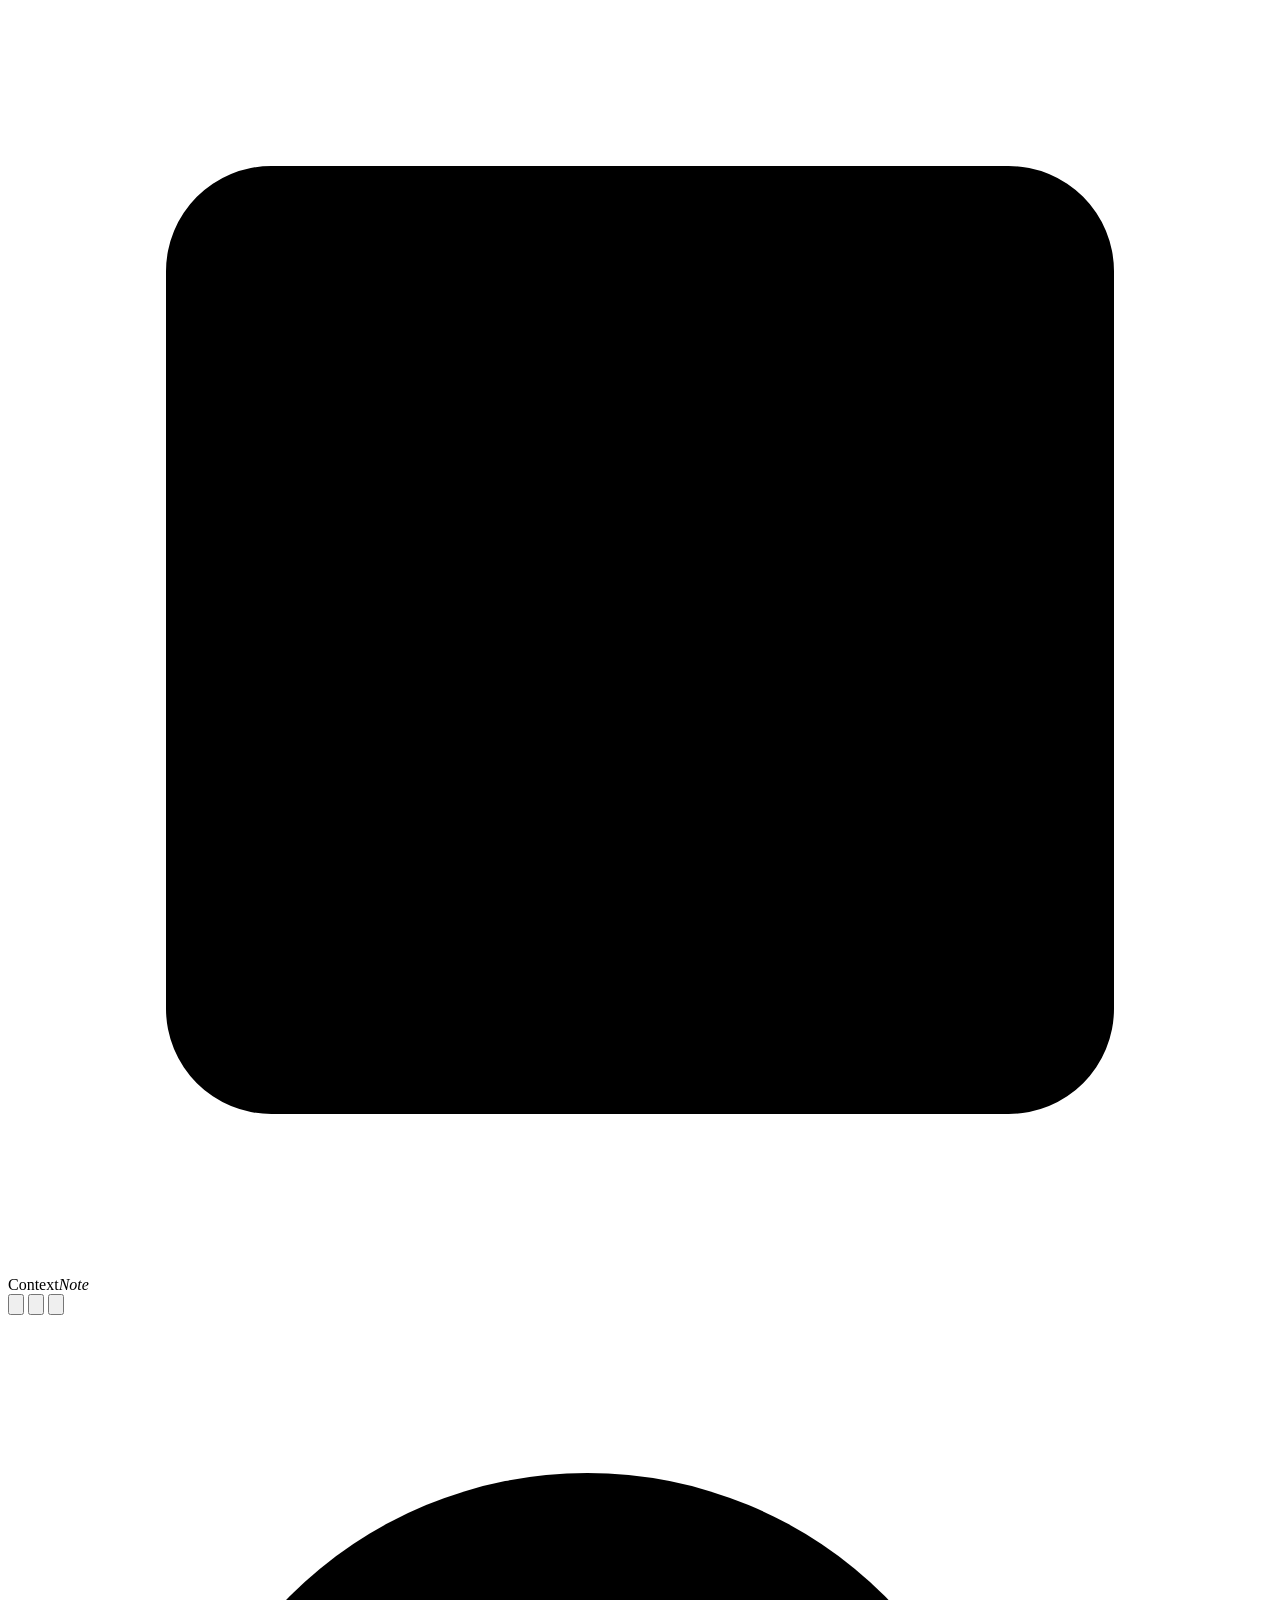
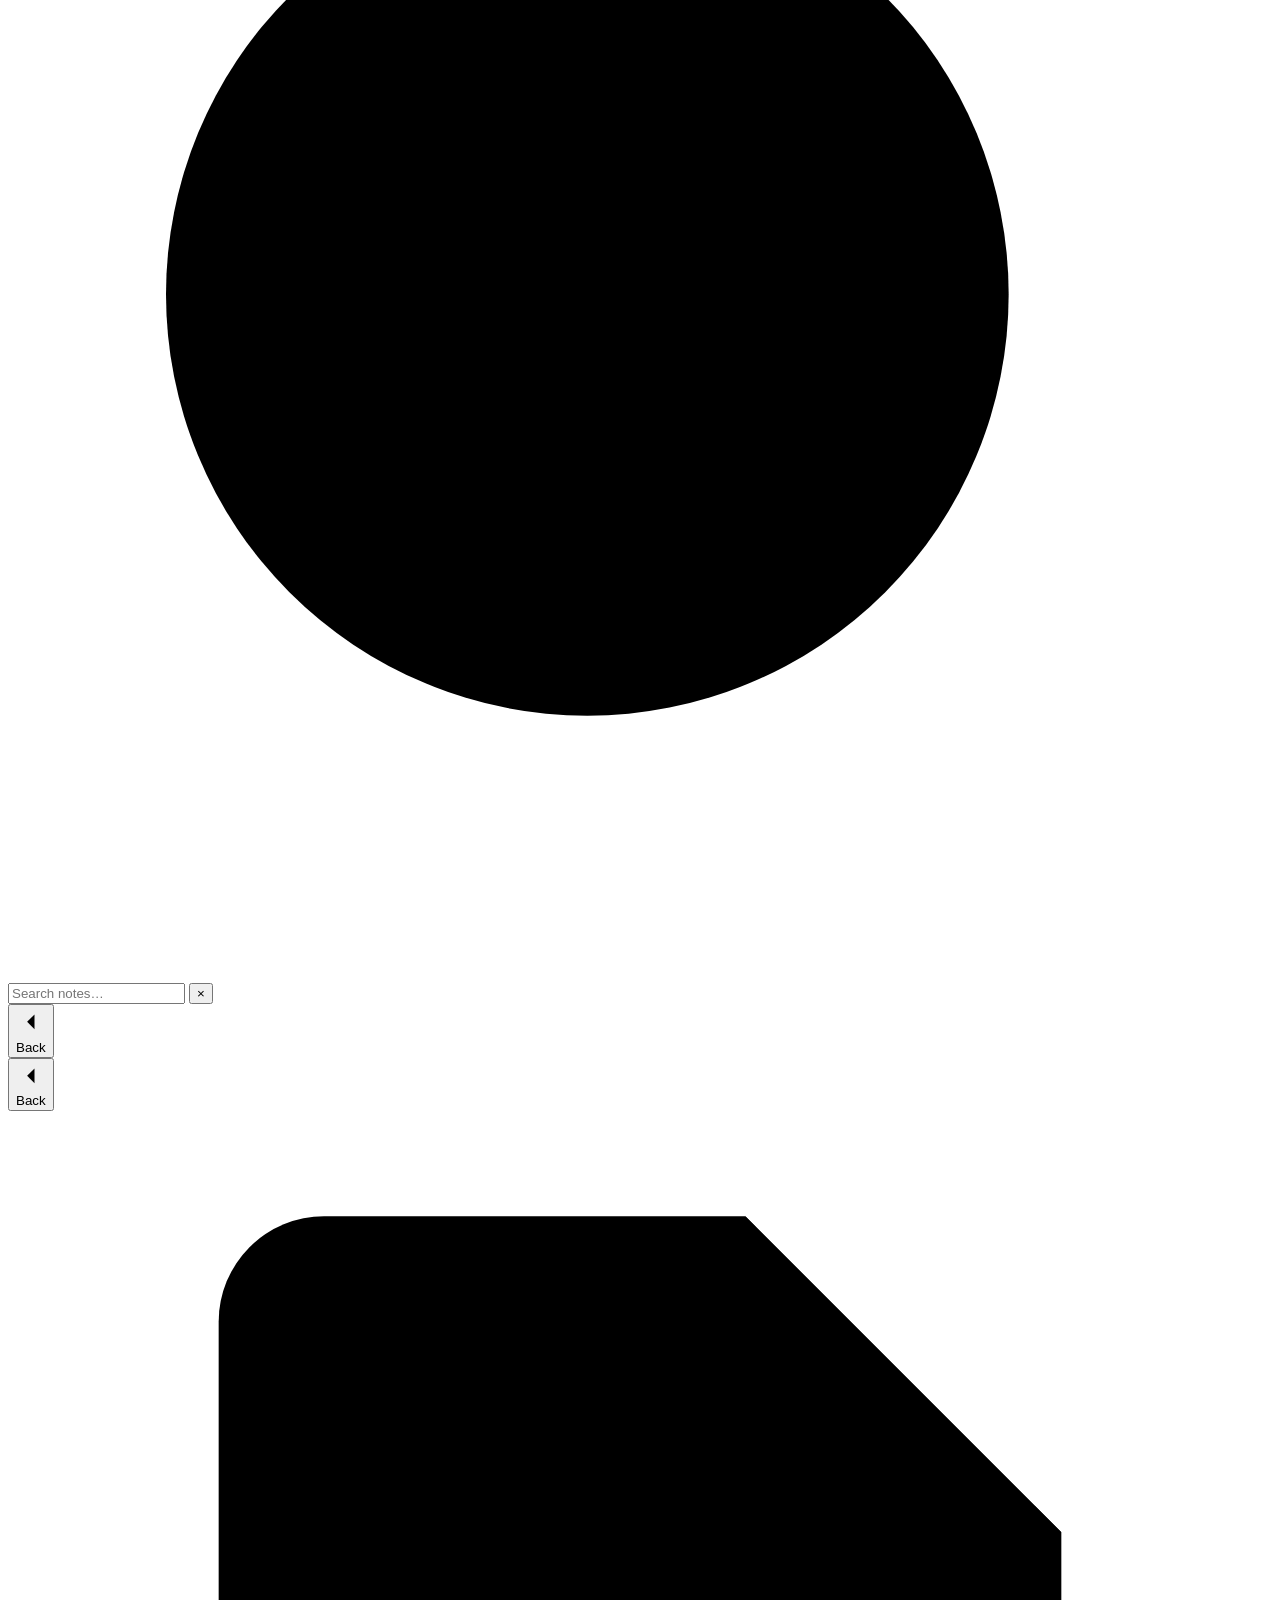
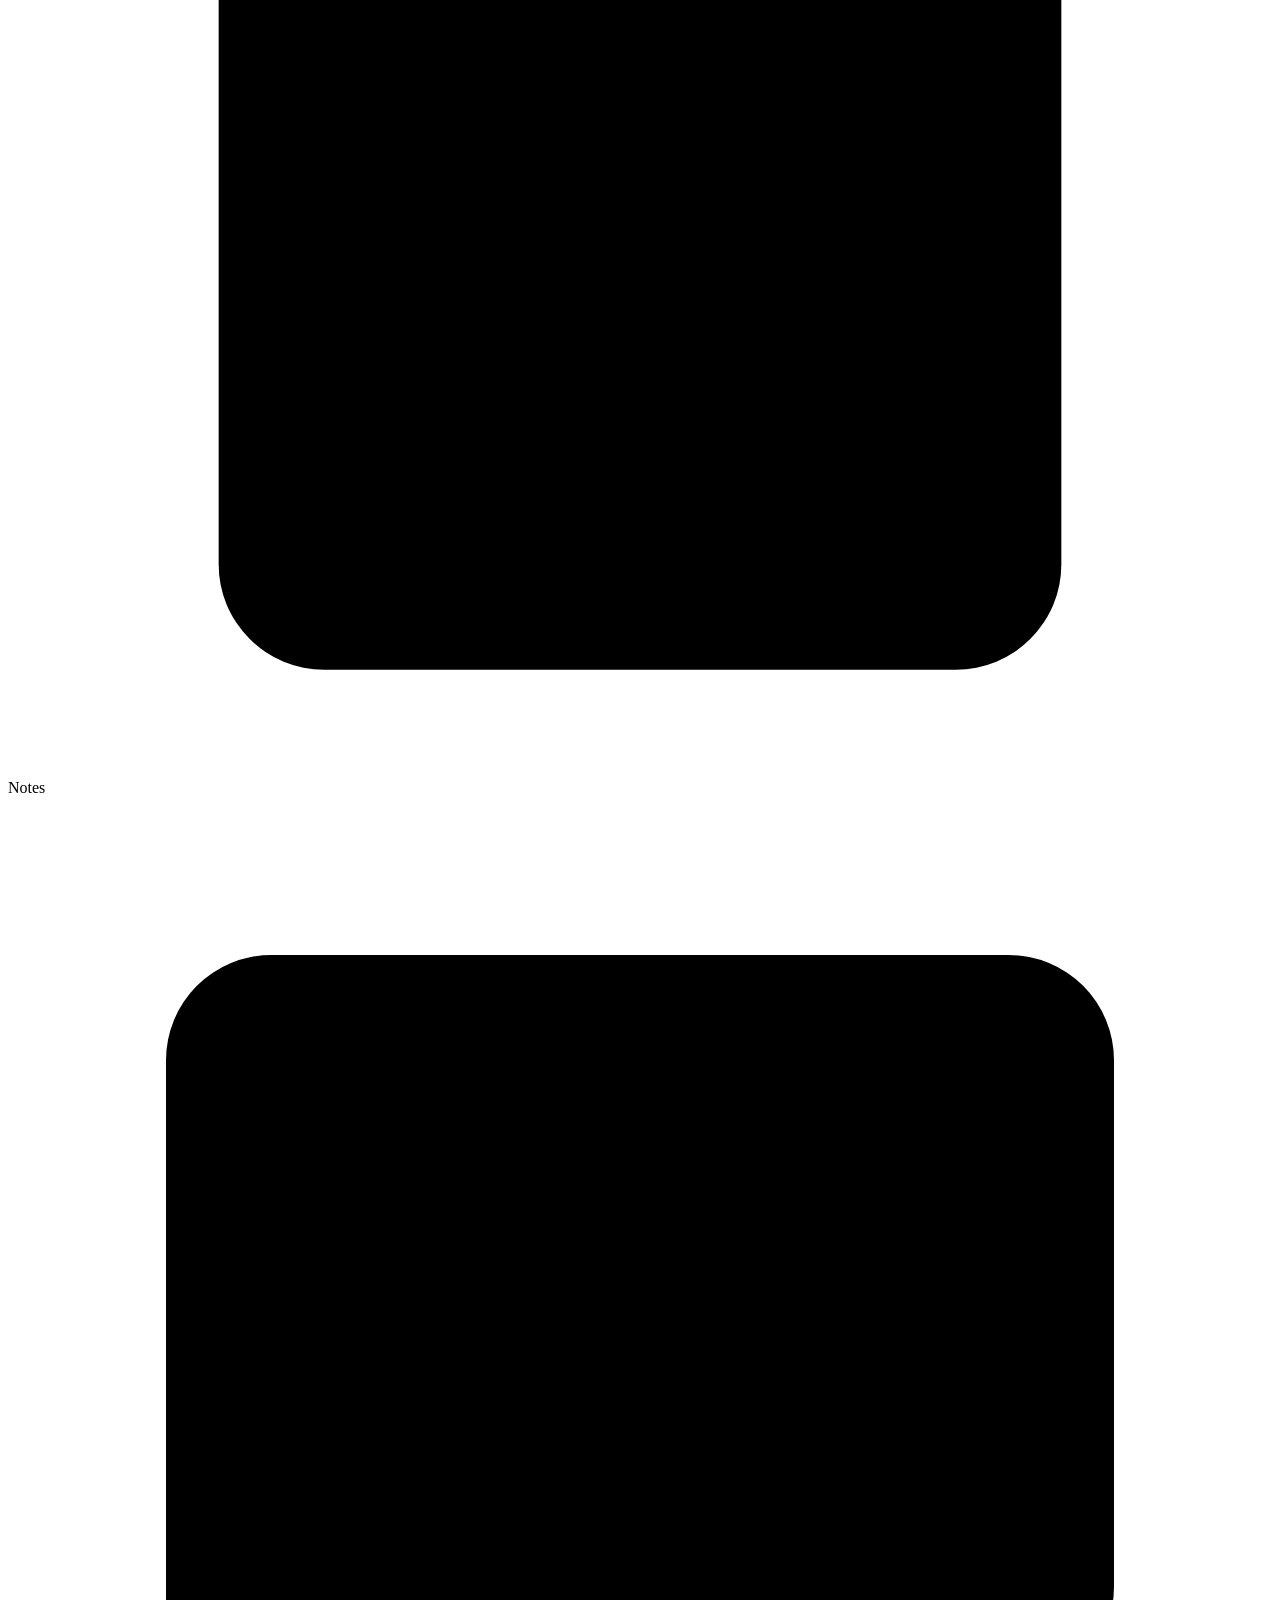
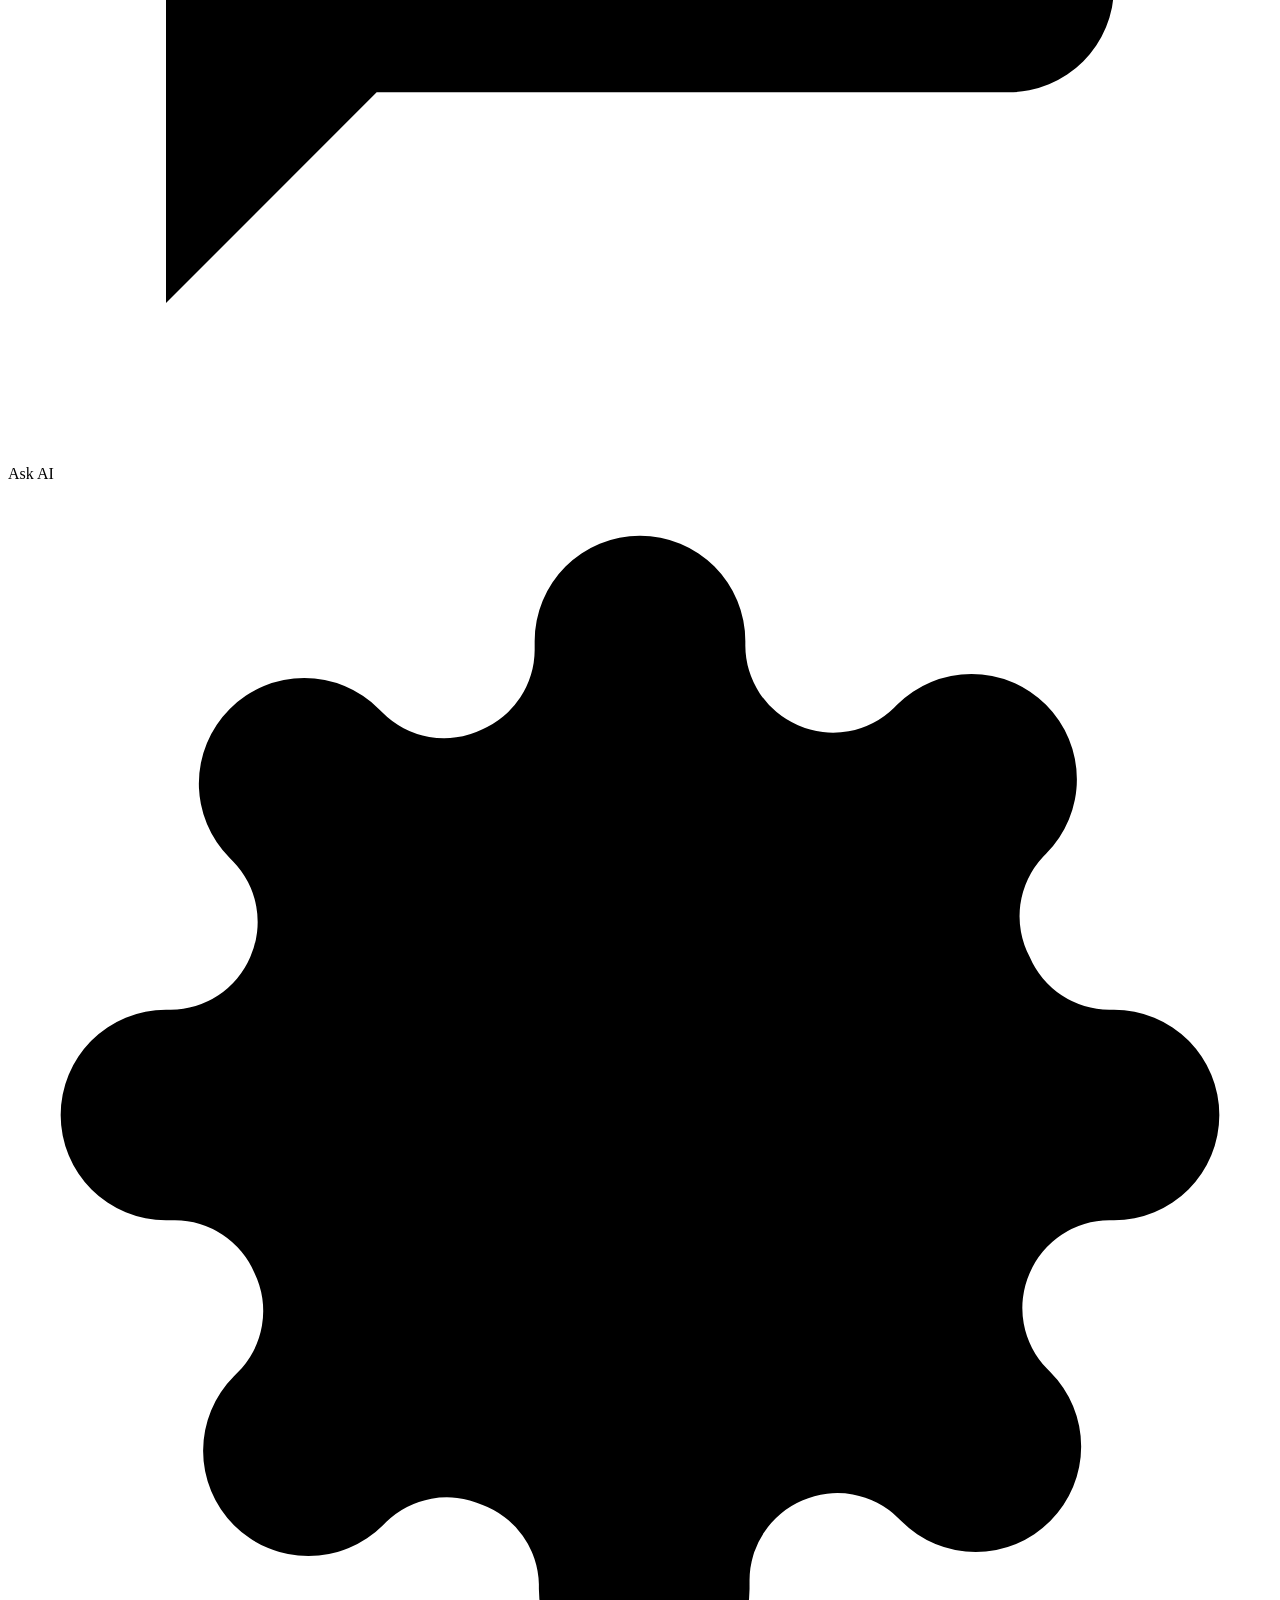
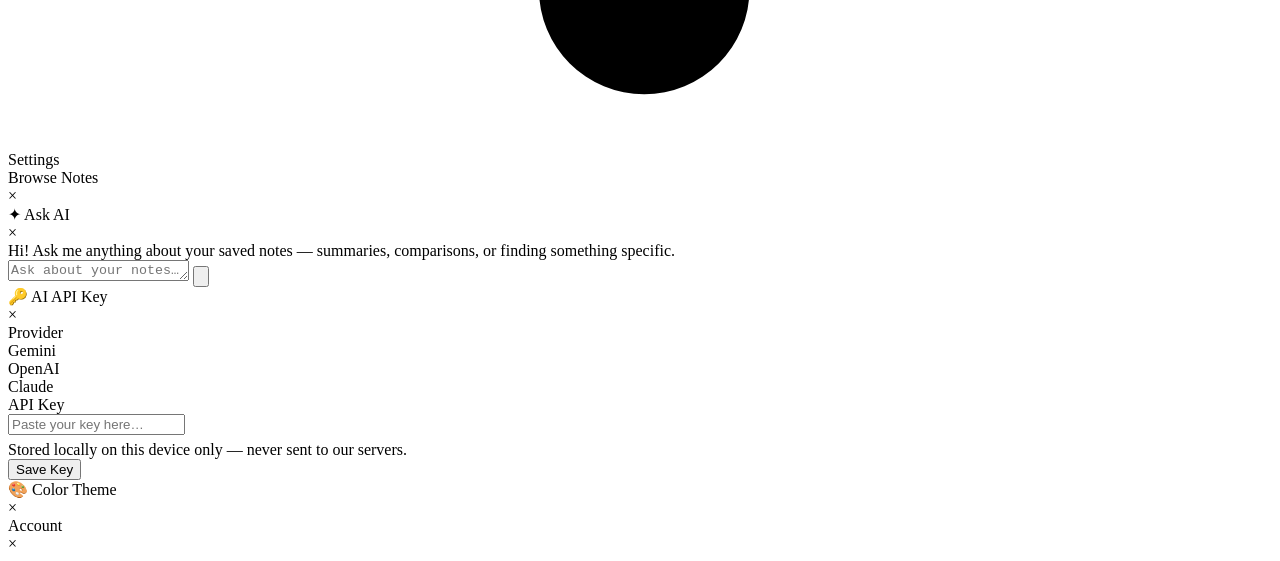
==== backend/mobile/index.html @ 3bb1b00f "Feature | Mobile App" ====
<!DOCTYPE html>
<html lang="en" data-theme="nova">
<head>
  <meta charset="UTF-8"/>
  <meta name="viewport" content="width=device-width,initial-scale=1,maximum-scale=1,user-scalable=no,viewport-fit=cover"/>
  <title>ContextNote</title>

  <!-- PWA -->
  <link rel="manifest" href="./manifest.json"/>
  <meta name="theme-color" id="metaThemeColor" content="#0f0f13"/>
  <meta name="apple-mobile-web-app-capable" content="yes"/>
  <meta name="apple-mobile-web-app-status-bar-style" content="black-translucent"/>
  <meta name="apple-mobile-web-app-title" content="ContextNote"/>
  <link rel="apple-touch-icon" href="./icons/icon-192.png"/>
  <link id="themeFont" rel="stylesheet" href=""/>

</head>
<body>
<div id="app">
  <div class="bg-deco"></div>

  <!-- TOPBAR -->
  <header class="topbar">
    <div class="logo-wrap">
      <div class="logo-mark"><svg viewBox="0 0 24 24"><path d="M9 12h6M9 16h6M7 8h10M5 3h14a2 2 0 012 2v14a2 2 0 01-2 2H5a2 2 0 01-2-2V5a2 2 0 012-2z"/></svg></div>
      <span class="logo-text">Context<em>Note</em></span>
    </div>
    <div class="tbbtns">
      <button class="ib" id="themeBtn"><svg viewBox="0 0 24 24"><circle cx="12" cy="12" r="10"/><path d="M12 2a10 10 0 000 20"/><circle cx="12" cy="12" r="3"/></svg></button>
      <button class="ib" id="acctBtn"><svg viewBox="0 0 24 24"><path d="M20 21v-2a4 4 0 00-4-4H8a4 4 0 00-4 4v2"/><circle cx="12" cy="7" r="4"/></svg></button>
      <button class="ib" id="menuBtn"><svg viewBox="0 0 24 24"><line x1="3" y1="6" x2="21" y2="6"/><line x1="3" y1="12" x2="21" y2="12"/><line x1="3" y1="18" x2="21" y2="18"/></svg></button>
    </div>
  </header>

  <!-- SEARCH -->
  <div class="sbar">
    <div class="si">
      <svg viewBox="0 0 24 24"><circle cx="11" cy="11" r="8"/><path d="m21 21-4.35-4.35"/></svg>
      <input type="text" id="searchIn" placeholder="Search notes…" autocomplete="off"/>
      <button class="sc" id="searchClr">×</button>
    </div>
  </div>

  <!-- MAIN -->
  <div class="ms" id="mainScr">
    <div class="view active" id="homeView"><div id="homeCnt"><div class="spin"></div></div></div>
    <div class="view" id="pageView">
      <button class="bk" id="backBtn"><svg viewBox="0 0 24 24"><polyline points="15 18 9 12 15 6"/></svg>Back</button>
      <div id="pageCnt"></div>
    </div>
    <div class="view" id="noteView">
      <button class="bk" id="noteBackBtn"><svg viewBox="0 0 24 24"><polyline points="15 18 9 12 15 6"/></svg>Back</button>
      <div class="nd" id="noteDet"></div>
    </div>
    <div class="view" id="settingsView"><div class="sw" id="settingsCnt"></div></div>
  </div>

  <!-- BOTTOM NAV -->
  <nav class="bnav">
    <div class="nt on" id="tab-notes" onclick="switchTab('notes')">
      <div class="nt-ico"><svg viewBox="0 0 24 24"><path d="M14 2H6a2 2 0 00-2 2v16a2 2 0 002 2h12a2 2 0 002-2V8z"/><polyline points="14 2 14 8 20 8"/><line x1="16" y1="13" x2="8" y2="13"/><line x1="16" y1="17" x2="8" y2="17"/></svg></div>
      <span>Notes</span>
    </div>
    <div class="nt" id="tab-ai" onclick="openAI()">
      <div class="nt-ico"><svg viewBox="0 0 24 24"><path d="M21 15a2 2 0 01-2 2H7l-4 4V5a2 2 0 012-2h14a2 2 0 012 2z"/></svg></div>
      <span>Ask AI</span>
    </div>
    <div class="nt" id="tab-settings" onclick="switchTab('settings')">
      <div class="nt-ico"><svg viewBox="0 0 24 24"><circle cx="12" cy="12" r="3"/><path d="M19.4 15a1.65 1.65 0 00.33 1.82l.06.06a2 2 0 010 2.83 2 2 0 01-2.83 0l-.06-.06a1.65 1.65 0 00-1.82-.33 1.65 1.65 0 00-1 1.51V21a2 2 0 01-4 0v-.09A1.65 1.65 0 009 19.4a1.65 1.65 0 00-1.82.33l-.06.06a2 2 0 01-2.83-2.83l.06-.06A1.65 1.65 0 004.68 15a1.65 1.65 0 00-1.51-1H3a2 2 0 010-4h.09A1.65 1.65 0 004.6 9a1.65 1.65 0 00-.33-1.82l-.06-.06a2 2 0 012.83-2.83l.06.06A1.65 1.65 0 009 4.68a1.65 1.65 0 001-1.51V3a2 2 0 014 0v.09a1.65 1.65 0 001 1.51 1.65 1.65 0 001.82-.33l.06-.06a2 2 0 012.83 2.83l-.06.06A1.65 1.65 0 0019.4 9a1.65 1.65 0 001.51 1H21a2 2 0 010 4h-.09a1.65 1.65 0 00-1.51 1z"/></svg></div>
      <span>Settings</span>
    </div>
  </nav>
</div>

<!-- DRAWER -->
<div class="drw-o" id="drwO" onclick="closeDrw()"></div>
<nav class="drw" id="drw">
  <div class="drw-hd"><span class="drw-ttl">Browse Notes</span><div class="drw-x" onclick="closeDrw()">×</div></div>
  <div class="drw-sc" id="drwBdy"><div class="spin"></div></div>
</nav>

<!-- AI MODAL -->
<div class="mo" id="aiMo" onclick="if(event.target===this)closeAI()">
  <div class="ms2">
    <div class="pip"></div>
    <div class="shd"><span class="sttl">✦ Ask AI</span><div class="sx" onclick="closeAI()">×</div></div>
    <div class="cbox" id="cbox"><div class="cm a">Hi! Ask me anything about your saved notes — summaries, comparisons, or finding something specific.</div></div>
    <div class="crow">
      <textarea class="cin" id="cin" placeholder="Ask about your notes…" rows="1"></textarea>
      <button class="csnd" id="csnd"><svg viewBox="0 0 24 24"><line x1="22" y1="2" x2="11" y2="13"/><polygon points="22 2 15 22 11 13 2 9 22 2"/></svg></button>
    </div>
  </div>
</div>

<!-- API KEY MODAL -->
<div class="mo" id="apiMo" onclick="if(event.target===this)closeAPI()">
  <div class="ms2" style="max-height:72vh">
    <div class="pip"></div>
    <div class="shd"><span class="sttl">🔑 AI API Key</span><div class="sx" onclick="closeAPI()">×</div></div>
    <div class="aform">
      <div>
        <div class="albl">Provider</div>
        <div class="ptabs">
          <div class="ptab on" data-p="gemini" onclick="pickP(this)">Gemini</div>
          <div class="ptab" data-p="openai" onclick="pickP(this)">OpenAI</div>
          <div class="ptab" data-p="claude" onclick="pickP(this)">Claude</div>
        </div>
      </div>
      <div>
        <div class="albl">API Key</div>
        <input type="password" class="ain" id="apiKIn" placeholder="Paste your key here…"/>
        <div class="ahint" style="margin-top:6px">Stored locally on this device only — never sent to our servers.</div>
      </div>
      <button class="asave" onclick="saveKey()">Save Key</button>
    </div>
  </div>
</div>

<!-- THEME MODAL -->
<div class="mo" id="themeMo" onclick="if(event.target===this)closeTh()">
  <div class="ms2" style="max-height:60vh">
    <div class="pip"></div>
    <div class="shd"><span class="sttl">🎨 Color Theme</span><div class="sx" onclick="closeTh()">×</div></div>
    <div class="tgrid" id="tgrid"></div>
  </div>
</div>

<!-- ACCOUNT MODAL -->
<div class="mo" id="acctMo" onclick="if(event.target===this)closeAcct()">
  <div class="ms2" style="max-height:65vh">
    <div class="pip"></div>
    <div class="shd"><span class="sttl">Account</span><div class="sx" onclick="closeAcct()">×</div></div>
    <div class="ap" id="acctPnl"></div>
  </div>
</div>

<div class="toast" id="toast"></div>


</body>
</html>
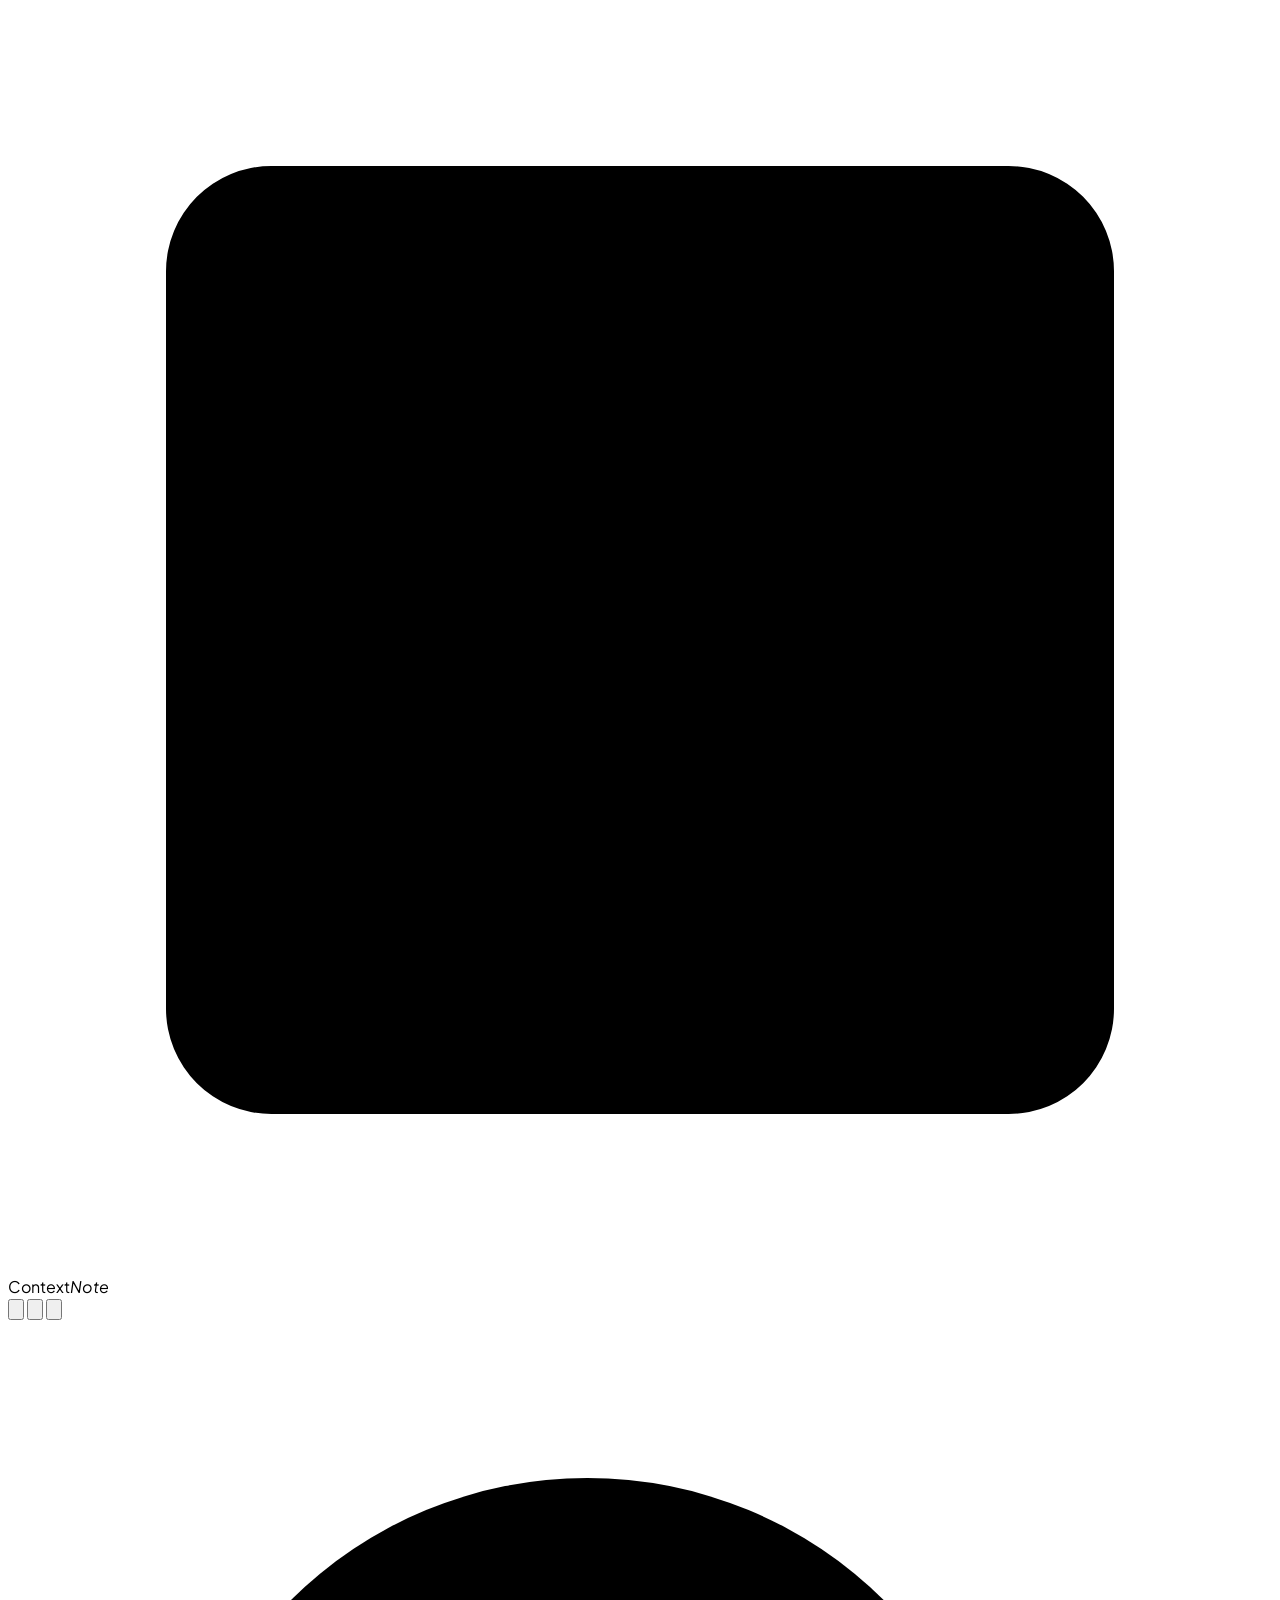
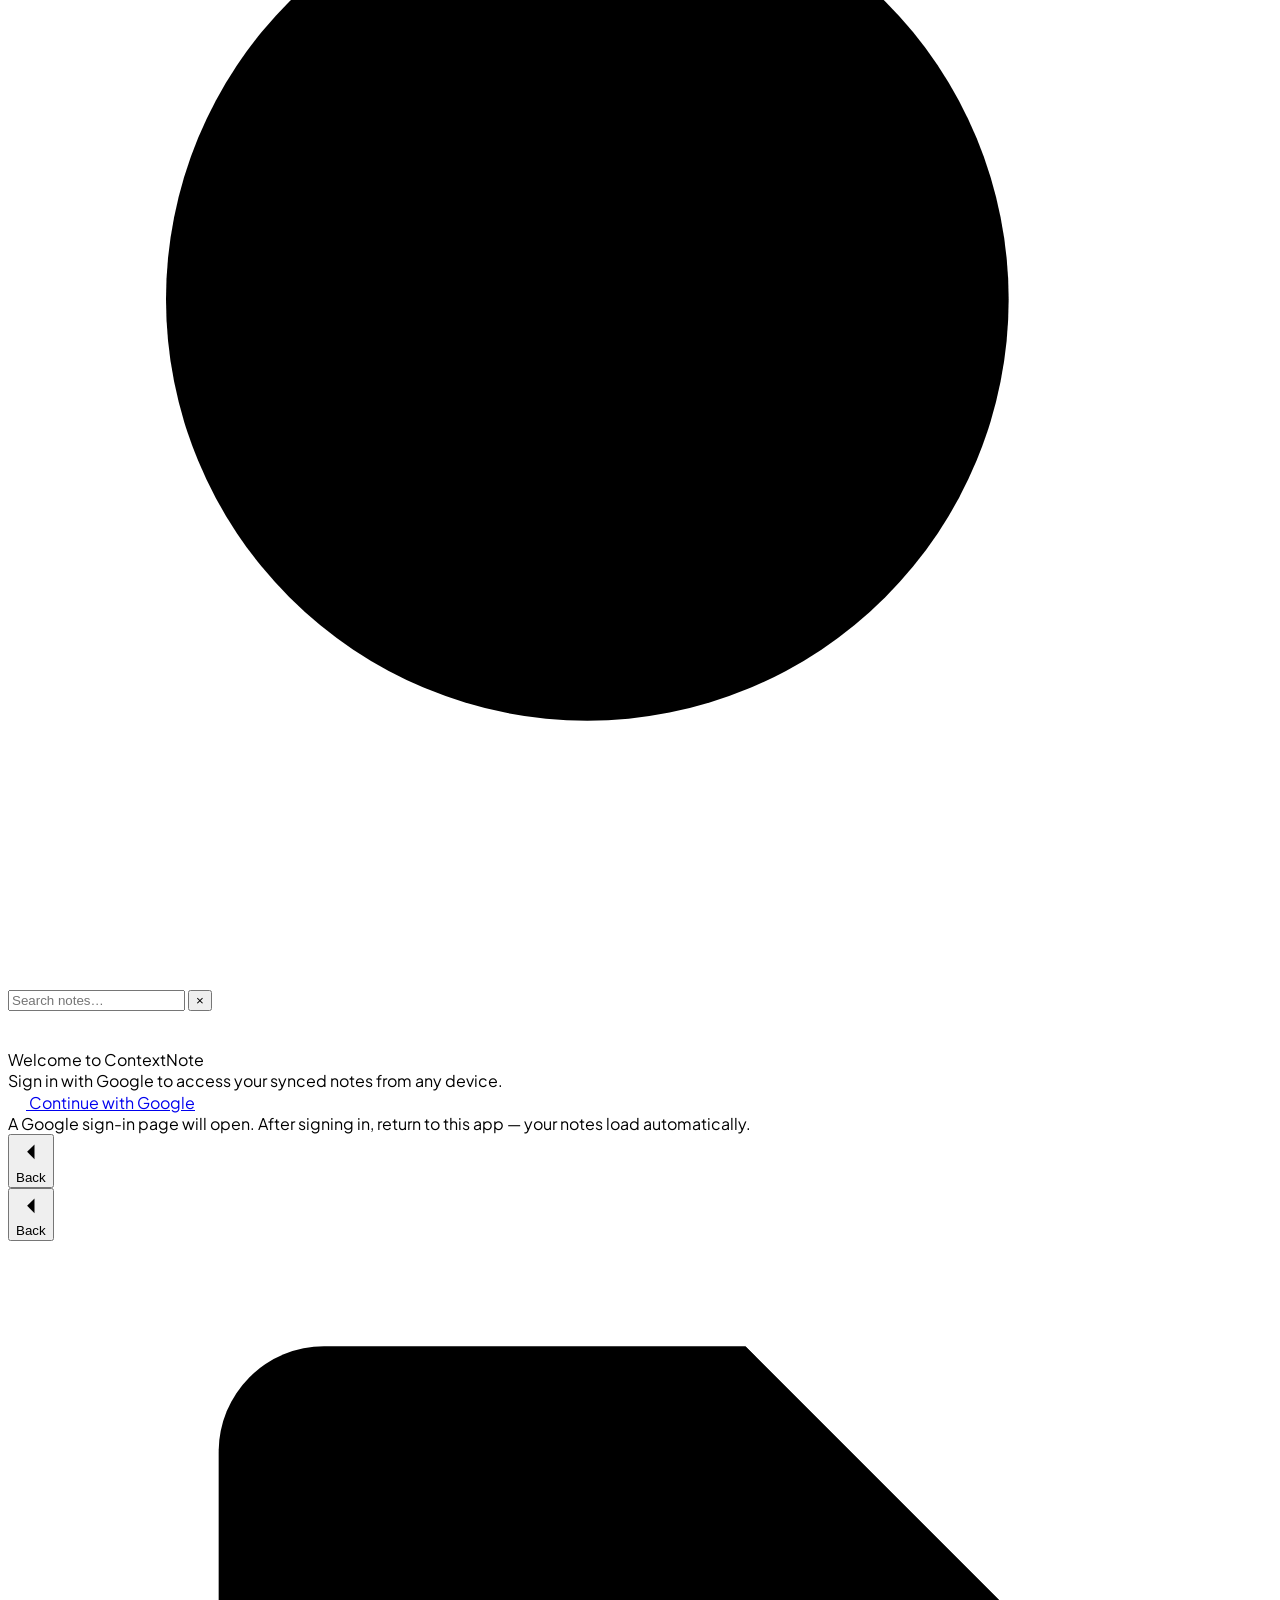
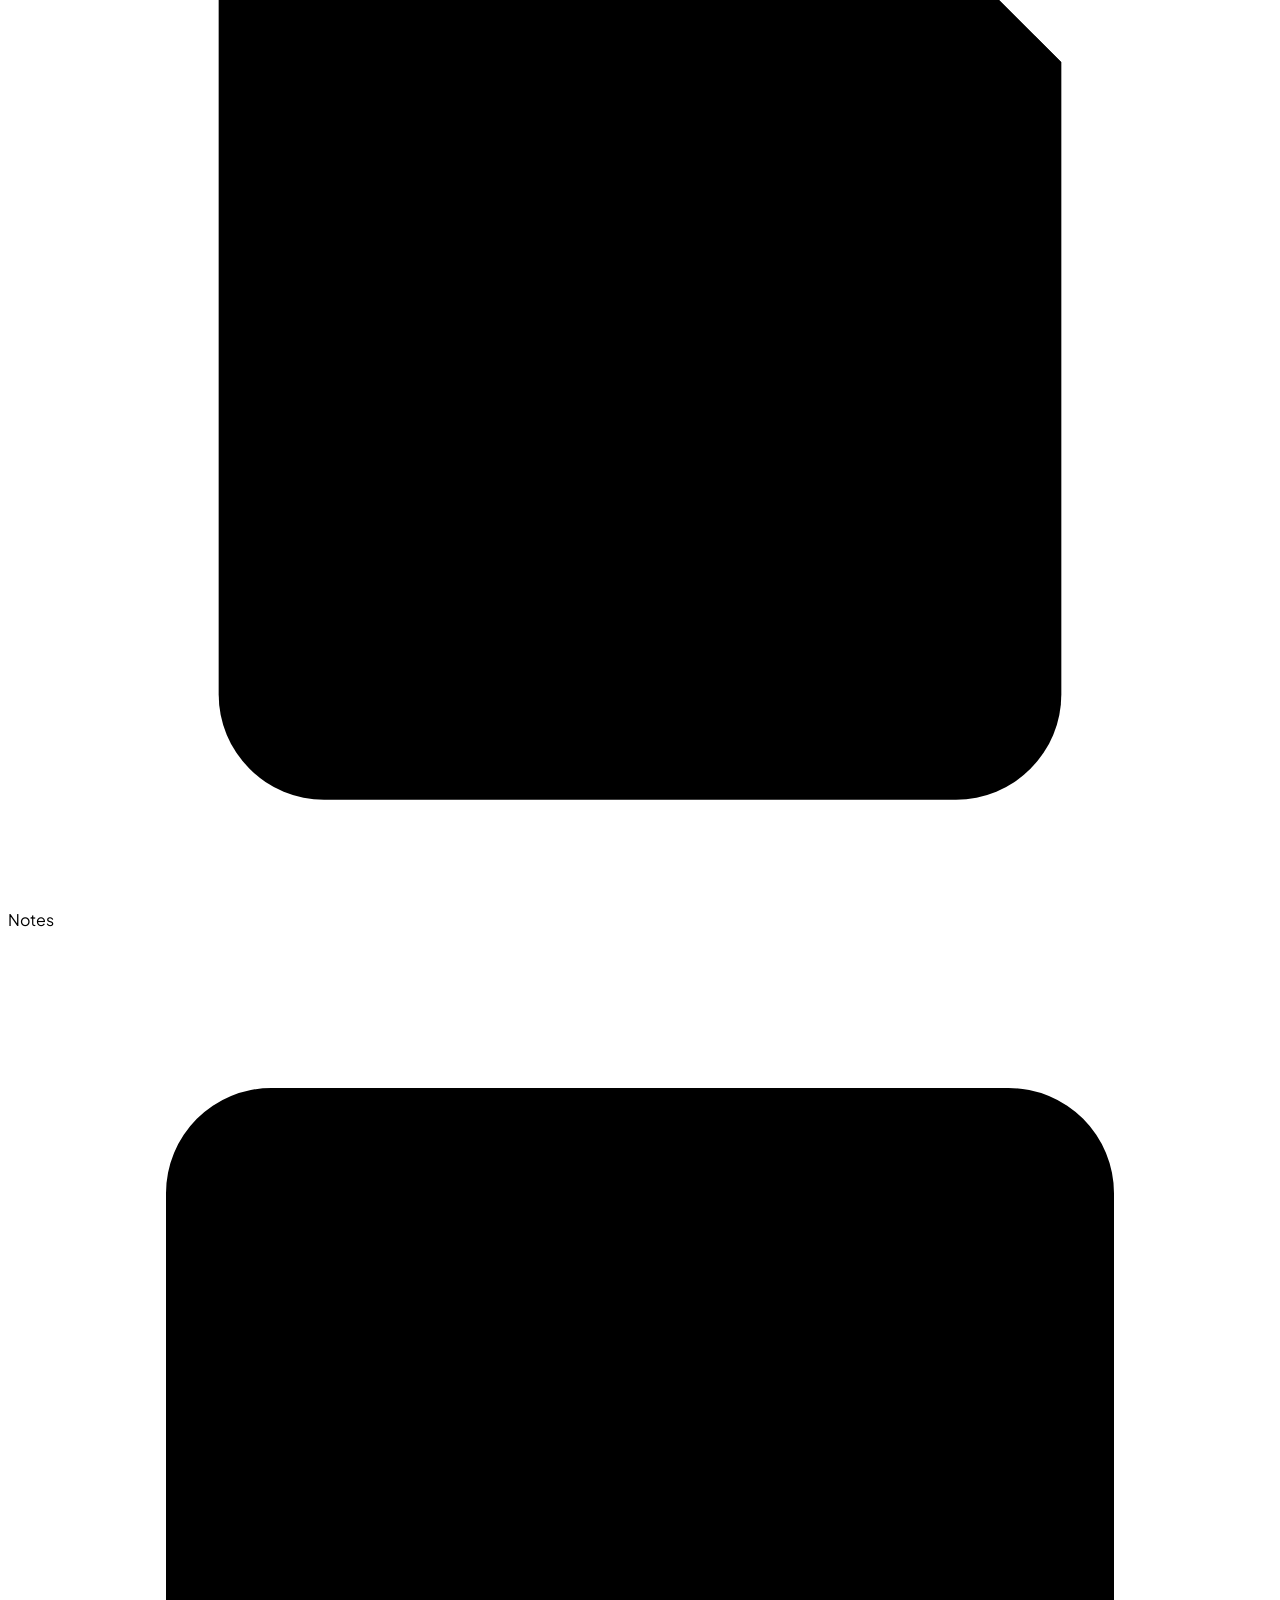
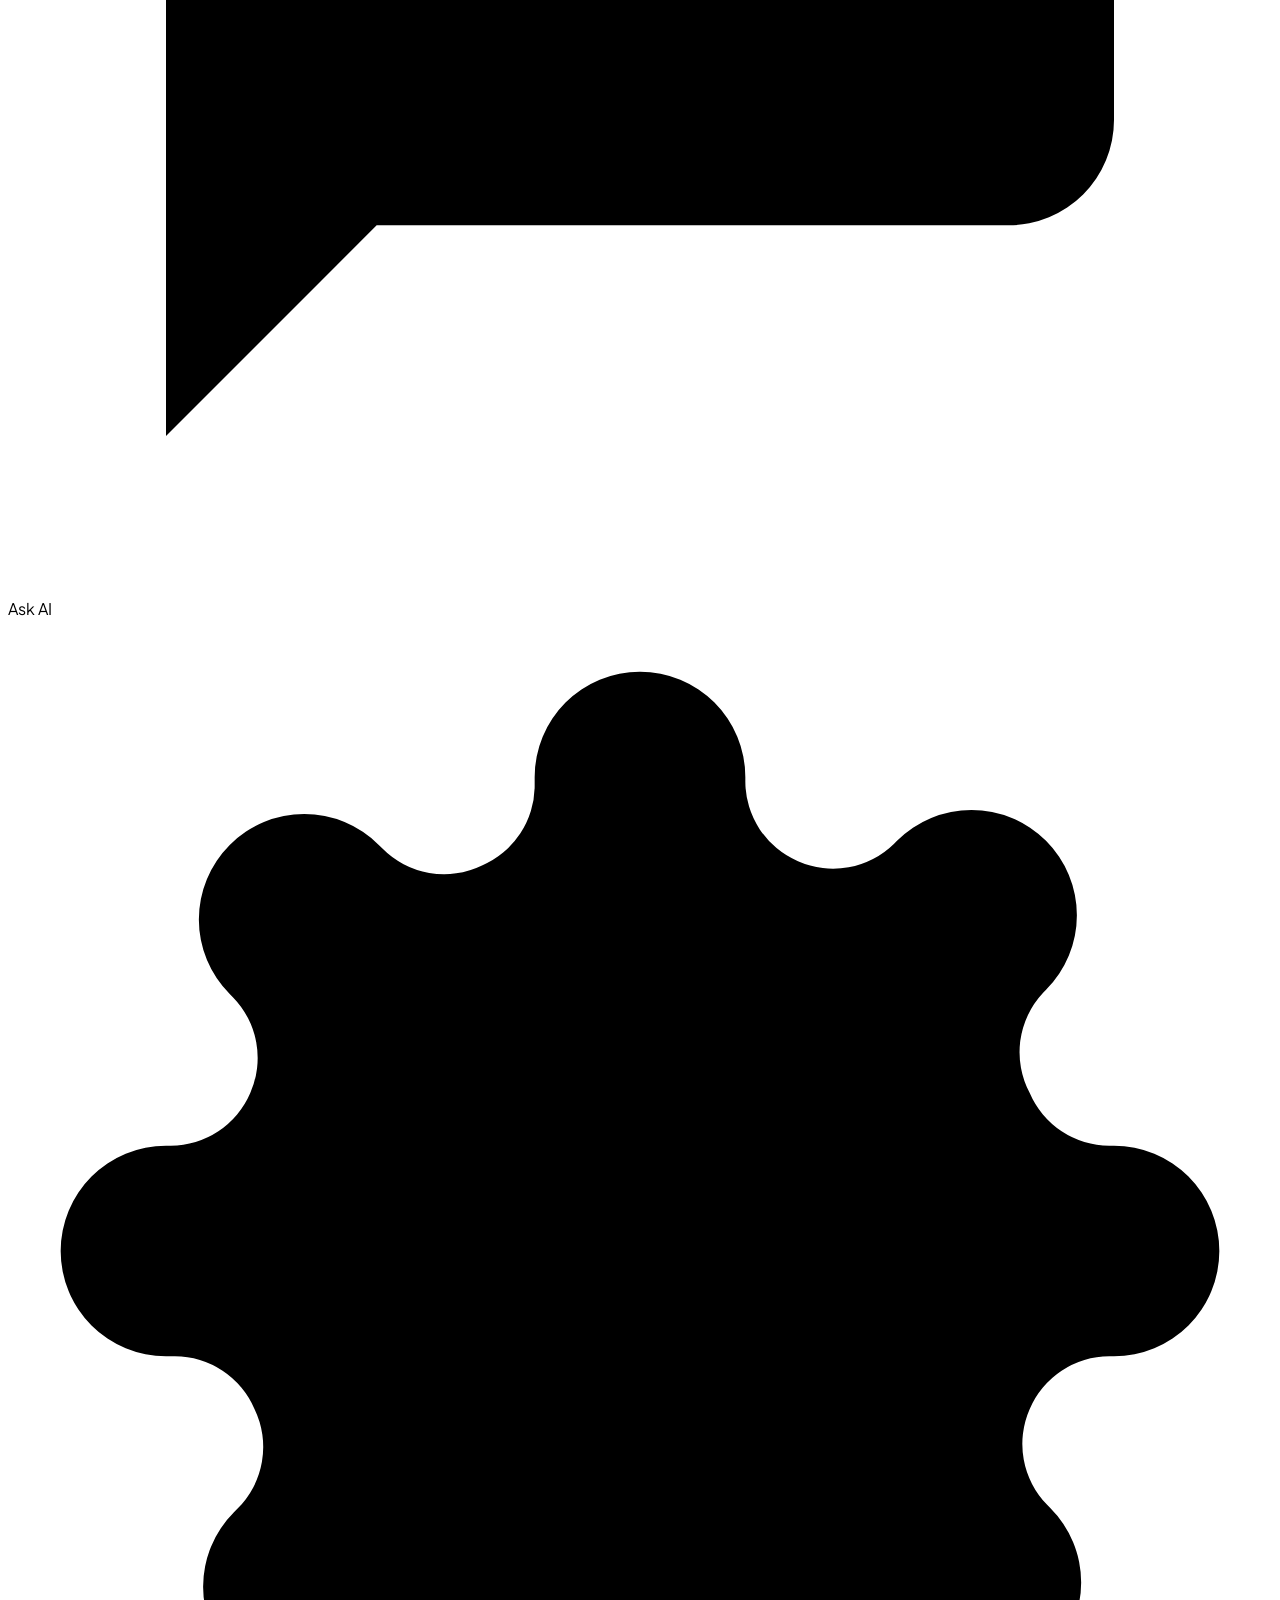
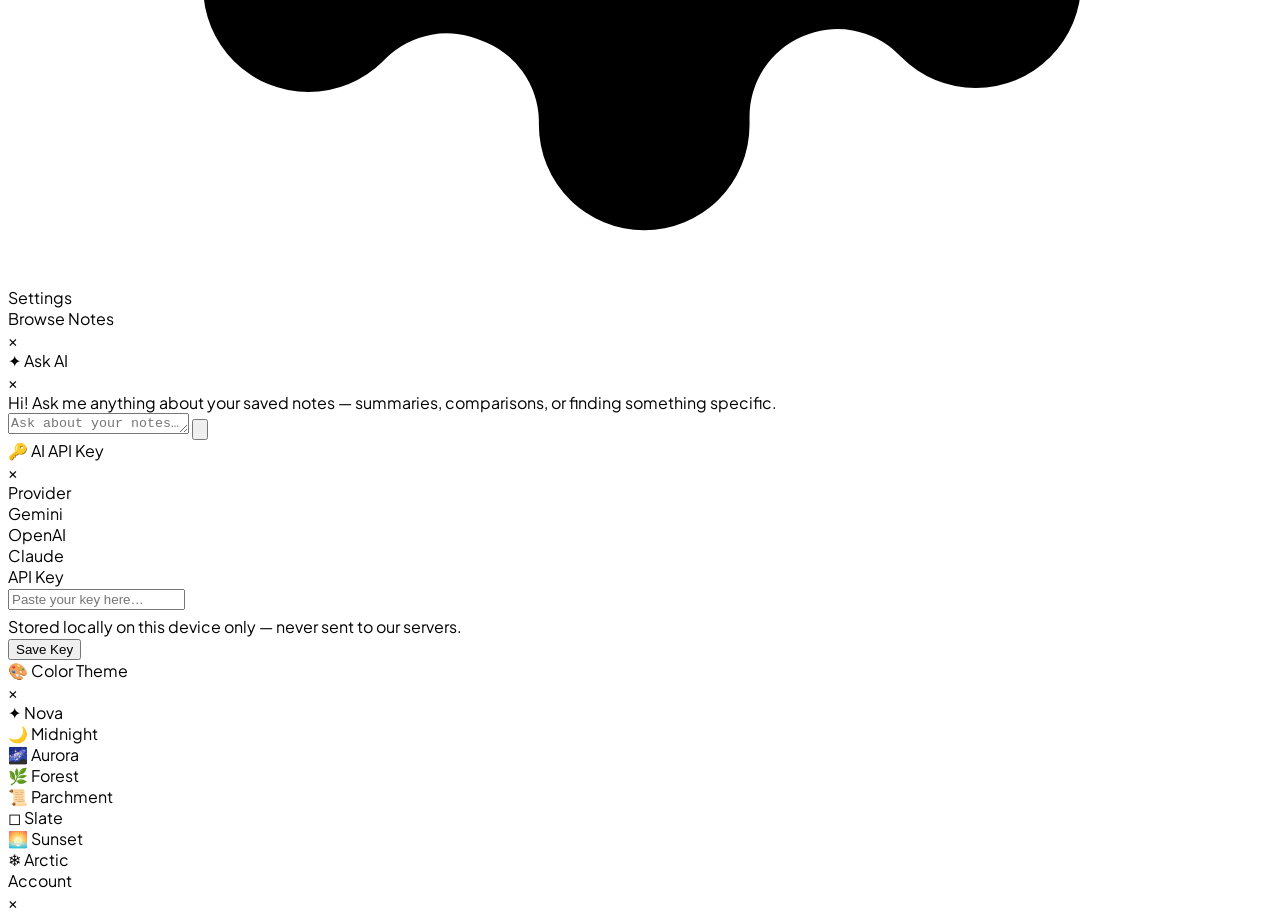
==== commit 056840eb: "Feature | Mobile App" ====
--- a/backend/mobile/index.html
+++ b/backend/mobile/index.html
@@ -12,7 +12,7 @@
   <meta name="apple-mobile-web-app-status-bar-style" content="black-translucent"/>
   <meta name="apple-mobile-web-app-title" content="ContextNote"/>
   <link rel="apple-touch-icon" href="./icons/icon-192.png"/>
-  <link id="themeFont" rel="stylesheet" href=""/>
+  <link id="themeFont" rel="stylesheet" href="./app.css">
 
 </head>
 <body>
@@ -135,7 +135,8 @@
 </div>
 
 <div class="toast" id="toast"></div>
-
+<script src="./app.js"></script>
+<script src="./ai_service.js"></script>
 
 </body>
 </html>
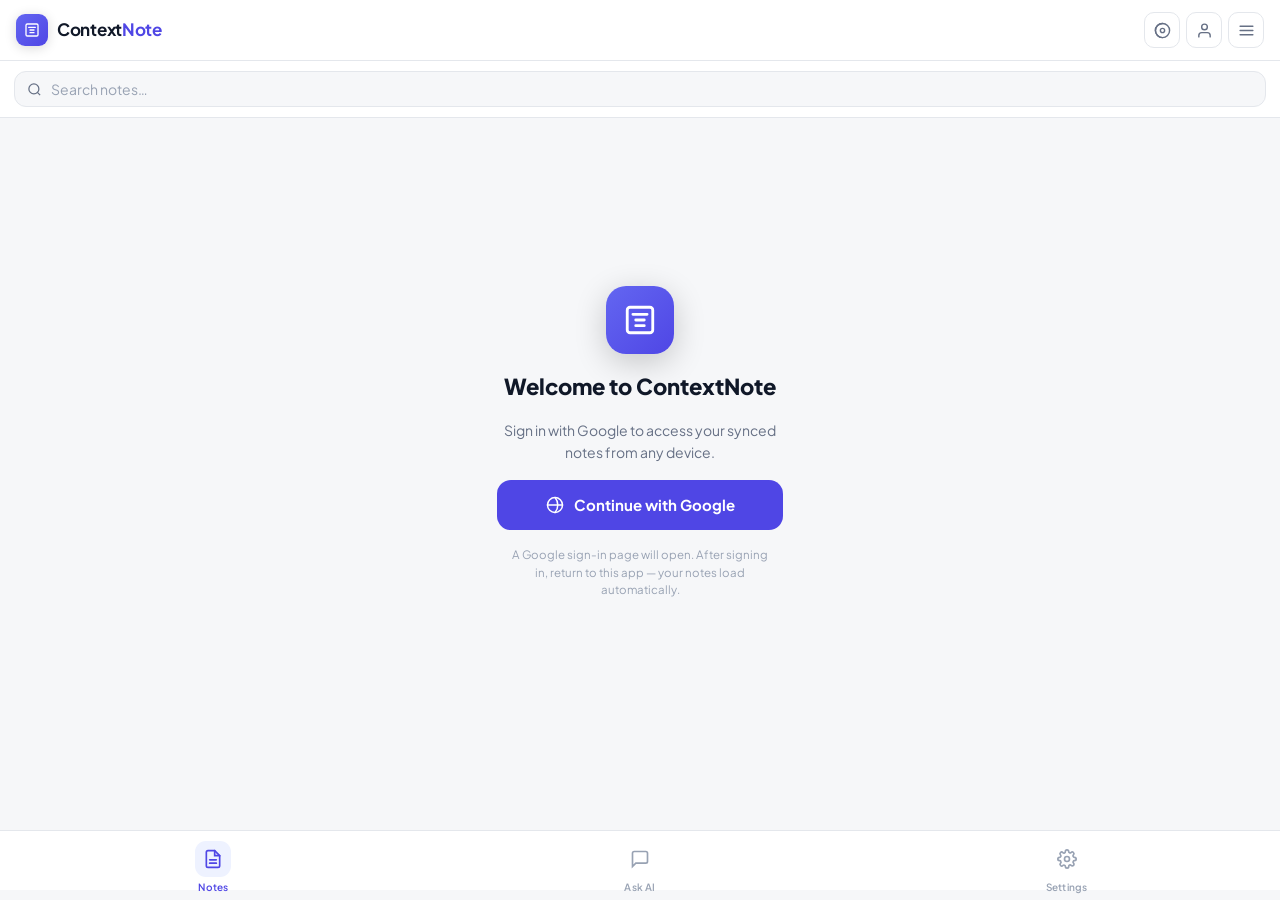
==== commit 9bbef910: "Updated Mobile App" ====
--- a/backend/mobile/index.html
+++ b/backend/mobile/index.html
@@ -3,6 +3,7 @@
 <head>
   <meta charset="UTF-8"/>
   <meta name="viewport" content="width=device-width,initial-scale=1,maximum-scale=1,user-scalable=no,viewport-fit=cover"/>
+  <meta name="mobile-web-app-capable" content="yes"/>
   <title>ContextNote</title>
 
   <!-- PWA -->
@@ -12,7 +13,8 @@
   <meta name="apple-mobile-web-app-status-bar-style" content="black-translucent"/>
   <meta name="apple-mobile-web-app-title" content="ContextNote"/>
   <link rel="apple-touch-icon" href="./icons/icon-192.png"/>
-  <link id="themeFont" rel="stylesheet" href="./app.css">
+  <link id="themeFont" rel="stylesheet" href="/">
+  <link rel="stylesheet" href="./app.css">
 
 </head>
 <body>
--- a/backend/mobile/app.css
+++ b/backend/mobile/app.css
@@ -0,0 +1,1594 @@
+:root {
+  --bg: #f6f7f9;
+  --sur: #ffffff;
+  --bdr: #e4e7ec;
+  --bdrs: #d0d5dd;
+  --ink: #101828;
+  --ink2: #344054;
+  --mut: #667085;
+  --mut2: #98a2b3;
+  --acc: #4f46e5;
+  --acc-bg: #eef2ff;
+  --acc-h: #4338ca;
+  --hbg: #fffbeb;
+  --hbdr: #f59e0b;
+  --logo1: #6366f1;
+  --logo2: #4f46e5;
+  --cr: 12px;
+  --cs: 0 2px 8px rgba(79, 70, 229, 0.07);
+  --cbl: none;
+  --bgd: none;
+  --nav: #ffffff;
+  --ff: "Plus Jakarta Sans", sans-serif;
+  --st: env(safe-area-inset-top, 0px);
+  --sb: env(safe-area-inset-bottom, 0px);
+}
+[data-theme="midnight"] {
+  --bg: #080f1a;
+  --sur: #111827;
+  --bdr: #1f2d3d;
+  --bdrs: #2d3f52;
+  --ink: #e2e8f0;
+  --ink2: #94a3b8;
+  --mut: #475569;
+  --mut2: #334155;
+  --acc: #22d3ee;
+  --acc-bg: #0c2233;
+  --acc-h: #06b6d4;
+  --hbg: #1a2535;
+  --hbdr: #22d3ee;
+  --logo1: #38bdf8;
+  --logo2: #22d3ee;
+  --cr: 10px;
+  --cs: 0 0 0 1px #1f2d3d, 0 4px 24px rgba(0, 0, 0, 0.4);
+  --bgd: radial-gradient(
+    ellipse 80% 60% at 50% -10%,
+    rgba(34, 211, 238, 0.06) 0%,
+    transparent 70%
+  );
+  --nav: #0d1520;
+}
+[data-theme="aurora"] {
+  --bg: #0d0d1a;
+  --sur: #13132a;
+  --bdr: #2a1f4a;
+  --bdrs: #3d2b6e;
+  --ink: #f0e6ff;
+  --ink2: #c4b5fd;
+  --mut: #7c6fcd;
+  --mut2: #4c3d8a;
+  --acc: #a855f7;
+  --acc-bg: #1e0a3c;
+  --acc-h: #9333ea;
+  --hbg: #1a0a2e;
+  --hbdr: #ec4899;
+  --logo1: #a855f7;
+  --logo2: #ec4899;
+  --cr: 14px;
+  --cs: 0 4px 30px rgba(168, 85, 247, 0.15);
+  --bgd:
+    radial-gradient(
+      ellipse 100% 80% at 0% 100%,
+      rgba(236, 72, 153, 0.08) 0%,
+      transparent 50%
+    ),
+    radial-gradient(
+      ellipse 80% 60% at 100% 0%,
+      rgba(168, 85, 247, 0.1) 0%,
+      transparent 50%
+    );
+  --nav: #0f0f22;
+}
+[data-theme="forest"] {
+  --bg: #f0faf4;
+  --sur: #ffffff;
+  --bdr: #bbf7d0;
+  --bdrs: #86efac;
+  --ink: #14532d;
+  --ink2: #166534;
+  --mut: #4ade80;
+  --mut2: #86efac;
+  --acc: #16a34a;
+  --acc-bg: #dcfce7;
+  --acc-h: #15803d;
+  --hbg: #fefce8;
+  --hbdr: #a3e635;
+  --logo1: #4ade80;
+  --logo2: #16a34a;
+  --cr: 14px;
+  --cs: 0 2px 12px rgba(22, 163, 74, 0.08);
+  --cbl: 4px solid #4ade80;
+  --nav: #f0fdf4;
+}
+[data-theme="parchment"] {
+  --bg: #fdf6e3;
+  --sur: #fef9ed;
+  --bdr: #e8d5a3;
+  --bdrs: #d4b483;
+  --ink: #3b2a1a;
+  --ink2: #5c3d1e;
+  --mut: #a07850;
+  --mut2: #c4a46b;
+  --acc: #c2410c;
+  --acc-bg: #fff7ed;
+  --acc-h: #9a3412;
+  --hbg: #fef3c7;
+  --hbdr: #d97706;
+  --logo1: #d97706;
+  --logo2: #c2410c;
+  --cr: 4px;
+  --cs:
+    2px 3px 8px rgba(59, 42, 26, 0.12), inset 0 0 0 1px rgba(59, 42, 26, 0.06);
+  --nav: #fdf0d5;
+}
+[data-theme="slate"] {
+  --bg: #f8fafc;
+  --sur: #ffffff;
+  --bdr: #e2e8f0;
+  --bdrs: #cbd5e1;
+  --ink: #0f172a;
+  --ink2: #1e293b;
+  --mut: #64748b;
+  --mut2: #94a3b8;
+  --acc: #0f172a;
+  --acc-bg: #f1f5f9;
+  --acc-h: #1e293b;
+  --hbg: #f8fafc;
+  --hbdr: #475569;
+  --logo1: #334155;
+  --logo2: #0f172a;
+  --cr: 8px;
+  --cs: 0 1px 3px rgba(0, 0, 0, 0.06), 0 0 0 1px rgba(0, 0, 0, 0.04);
+  --nav: #f8fafc;
+}
+[data-theme="sunset"] {
+  --bg: #fff7f3;
+  --sur: #ffffff;
+  --bdr: #fed7aa;
+  --bdrs: #fdba74;
+  --ink: #431407;
+  --ink2: #7c2d12;
+  --mut: #ea580c;
+  --mut2: #fb923c;
+  --acc: #ea580c;
+  --acc-bg: #fff1e6;
+  --acc-h: #c2410c;
+  --hbg: #fef3c7;
+  --hbdr: #f59e0b;
+  --logo1: #f97316;
+  --logo2: #e11d48;
+  --cr: 12px;
+  --cs: 0 4px 16px rgba(234, 88, 12, 0.1);
+  --bgd: radial-gradient(
+    ellipse 70% 50% at 100% 0%,
+    rgba(249, 115, 22, 0.06) 0%,
+    transparent 60%
+  );
+  --nav: #fff3ee;
+}
+[data-theme="arctic"] {
+  --bg: #f0f9ff;
+  --sur: #ffffff;
+  --bdr: #bae6fd;
+  --bdrs: #7dd3fc;
+  --ink: #0c2340;
+  --ink2: #0e3a5c;
+  --mut: #38bdf8;
+  --mut2: #7dd3fc;
+  --acc: #0284c7;
+  --acc-bg: #e0f2fe;
+  --acc-h: #0369a1;
+  --hbg: #f0f9ff;
+  --hbdr: #38bdf8;
+  --logo1: #7dd3fc;
+  --logo2: #0284c7;
+  --cr: 16px;
+  --cs: 0 4px 20px rgba(2, 132, 199, 0.08);
+  --bgd: radial-gradient(
+    ellipse 90% 60% at 50% -20%,
+    rgba(125, 211, 252, 0.15) 0%,
+    transparent 60%
+  );
+  --nav: #e0f2fe;
+}
+
+/* ═══ BASE ══════════════════════════════════════════════════════════════ */
+*,
+*::before,
+*::after {
+  box-sizing: border-box;
+  margin: 0;
+  padding: 0;
+  -webkit-tap-highlight-color: transparent;
+}
+html,
+body {
+  height: 100%;
+  width: 100%;
+  overflow: hidden;
+  background: var(--bg);
+  color: var(--ink);
+  font-family: var(--ff);
+  font-size: 15px;
+  line-height: 1.5;
+  -webkit-font-smoothing: antialiased;
+  transition:
+    background 0.3s,
+    color 0.3s;
+}
+#app {
+  height: 100%;
+  display: flex;
+  flex-direction: column;
+  background: var(--bg);
+}
+.bg-deco {
+  position: fixed;
+  inset: 0;
+  pointer-events: none;
+  z-index: 0;
+  background: var(--bgd, none);
+  transition: background 0.3s;
+}
+
+/* ═══ TOPBAR ════════════════════════════════════════════════════════════ */
+.topbar {
+  padding: calc(var(--st) + 12px) 16px 12px;
+  display: flex;
+  align-items: center;
+  gap: 10px;
+  background: var(--nav);
+  border-bottom: 1px solid var(--bdr);
+  z-index: 50;
+  flex-shrink: 0;
+  transition:
+    background 0.3s,
+    border-color 0.3s;
+}
+.logo-wrap {
+  display: flex;
+  align-items: center;
+  gap: 9px;
+  flex: 1;
+  min-width: 0;
+}
+.logo-mark {
+  width: 32px;
+  height: 32px;
+  border-radius: 9px;
+  flex-shrink: 0;
+  background: linear-gradient(135deg, var(--logo1), var(--logo2));
+  display: flex;
+  align-items: center;
+  justify-content: center;
+  box-shadow: 0 2px 12px rgba(0, 0, 0, 0.15);
+  transition: background 0.3s;
+}
+.logo-mark svg {
+  width: 16px;
+  height: 16px;
+  stroke: #fff;
+  fill: none;
+  stroke-width: 2;
+  stroke-linecap: round;
+}
+.logo-text {
+  font-size: 17px;
+  font-weight: 700;
+  letter-spacing: -0.3px;
+  white-space: nowrap;
+}
+.logo-text em {
+  color: var(--acc);
+  font-style: normal;
+  transition: color 0.3s;
+}
+.tbbtns {
+  display: flex;
+  gap: 6px;
+  flex-shrink: 0;
+}
+.ib {
+  width: 36px;
+  height: 36px;
+  border-radius: 10px;
+  border: 1px solid var(--bdr);
+  background: var(--sur);
+  color: var(--mut);
+  display: flex;
+  align-items: center;
+  justify-content: center;
+  cursor: pointer;
+  transition: all 0.15s;
+  flex-shrink: 0;
+}
+.ib:active {
+  transform: scale(0.91);
+  background: var(--acc-bg);
+  color: var(--acc);
+}
+.ib svg {
+  width: 17px;
+  height: 17px;
+  stroke: currentColor;
+  fill: none;
+  stroke-width: 2;
+  stroke-linecap: round;
+}
+
+/* ═══ SEARCH ════════════════════════════════════════════════════════════ */
+.sbar {
+  padding: 10px 14px;
+  background: var(--nav);
+  border-bottom: 1px solid var(--bdr);
+  flex-shrink: 0;
+  transition: background 0.3s;
+}
+.si {
+  display: flex;
+  align-items: center;
+  gap: 9px;
+  background: var(--bg);
+  border: 1.5px solid var(--bdr);
+  border-radius: 12px;
+  padding: 8px 12px;
+  transition:
+    border-color 0.15s,
+    background 0.3s;
+}
+.si:focus-within {
+  border-color: var(--acc);
+}
+.si svg {
+  width: 15px;
+  height: 15px;
+  stroke: var(--mut);
+  fill: none;
+  stroke-width: 2;
+  flex-shrink: 0;
+}
+.si input {
+  flex: 1;
+  background: none;
+  border: none;
+  outline: none;
+  color: var(--ink);
+  font-family: inherit;
+  font-size: 14px;
+  caret-color: var(--acc);
+}
+.si input::placeholder {
+  color: var(--mut2);
+}
+.sc {
+  background: none;
+  border: none;
+  color: var(--mut);
+  font-size: 18px;
+  cursor: pointer;
+  opacity: 0;
+  pointer-events: none;
+  transition: opacity 0.15s;
+  line-height: 1;
+}
+.sc.on {
+  opacity: 1;
+  pointer-events: all;
+}
+
+/* ═══ MAIN SCROLL ═══════════════════════════════════════════════════════ */
+.ms {
+  flex: 1;
+  overflow-y: auto;
+  position: relative;
+  z-index: 1;
+  padding-bottom: calc(var(--sb) + 68px);
+}
+.ms::-webkit-scrollbar {
+  display: none;
+}
+
+/* ═══ VIEWS ═════════════════════════════════════════════════════════════ */
+.view {
+  display: none;
+}
+.view.active {
+  display: block;
+}
+
+/* ═══ AUTH SCREENS ══════════════════════════════════════════════════════ */
+.auth {
+  display: flex;
+  flex-direction: column;
+  align-items: center;
+  justify-content: center;
+  min-height: 72vh;
+  padding: 32px 24px;
+  text-align: center;
+  gap: 16px;
+}
+.auth-logo {
+  width: 68px;
+  height: 68px;
+  border-radius: 20px;
+  background: linear-gradient(135deg, var(--logo1), var(--logo2));
+  display: flex;
+  align-items: center;
+  justify-content: center;
+  box-shadow: 0 8px 32px rgba(0, 0, 0, 0.2);
+}
+.auth-logo svg {
+  width: 34px;
+  height: 34px;
+  stroke: #fff;
+  fill: none;
+  stroke-width: 2;
+  stroke-linecap: round;
+}
+.auth-ttl {
+  font-size: 22px;
+  font-weight: 800;
+  color: var(--ink);
+}
+.auth-sub {
+  font-size: 14px;
+  color: var(--mut);
+  line-height: 1.6;
+  max-width: 286px;
+}
+.auth-btn {
+  display: flex;
+  align-items: center;
+  justify-content: center;
+  gap: 10px;
+  width: 100%;
+  max-width: 286px;
+  padding: 14px 20px;
+  background: var(--acc);
+  border: none;
+  border-radius: 14px;
+  color: #fff;
+  font-family: inherit;
+  font-size: 15px;
+  font-weight: 700;
+  cursor: pointer;
+  transition: all 0.15s;
+  text-decoration: none;
+}
+.auth-btn:active {
+  transform: scale(0.97);
+  opacity: 0.9;
+}
+.auth-btn.sec {
+  background: none;
+  border: 1.5px solid var(--bdr);
+  color: var(--ink);
+  padding: 11px 20px;
+  font-size: 14px;
+}
+.auth-note {
+  font-size: 11.5px;
+  color: var(--mut2);
+  max-width: 260px;
+  line-height: 1.5;
+  text-align: center;
+}
+.pro-badge {
+  display: inline-flex;
+  align-items: center;
+  gap: 5px;
+  background: linear-gradient(135deg, var(--logo1), var(--logo2));
+  color: #fff;
+  font-size: 11px;
+  font-weight: 700;
+  padding: 4px 12px;
+  border-radius: 20px;
+}
+
+/* ═══ STATS BAR ═════════════════════════════════════════════════════════ */
+.stats {
+  display: flex;
+  gap: 8px;
+  padding: 12px 14px 6px;
+  overflow-x: auto;
+}
+.stats::-webkit-scrollbar {
+  display: none;
+}
+.chip {
+  display: flex;
+  align-items: center;
+  gap: 5px;
+  white-space: nowrap;
+  background: var(--sur);
+  border: 1px solid var(--bdr);
+  padding: 5px 11px;
+  border-radius: 20px;
+  font-size: 12px;
+  font-weight: 500;
+  color: var(--mut);
+  transition:
+    background 0.3s,
+    border-color 0.3s;
+}
+.chip strong {
+  color: var(--ink);
+}
+.chip-dot {
+  width: 6px;
+  height: 6px;
+  border-radius: 50%;
+  background: var(--acc);
+}
+
+/* ═══ GROUPS ════════════════════════════════════════════════════════════ */
+.grp {
+  border-bottom: 1px solid var(--bdr);
+  padding-bottom: 4px;
+  transition: border-color 0.3s;
+}
+.grp-hd {
+  display: flex;
+  align-items: center;
+  gap: 10px;
+  padding: 14px 14px 8px;
+  cursor: pointer;
+}
+.grp-ico {
+  width: 36px;
+  height: 36px;
+  border-radius: 10px;
+  flex-shrink: 0;
+  background: var(--acc-bg);
+  border: 1px solid var(--bdr);
+  display: flex;
+  align-items: center;
+  justify-content: center;
+  transition:
+    background 0.3s,
+    border-color 0.3s;
+}
+.grp-ico svg {
+  width: 15px;
+  height: 15px;
+  stroke: var(--acc);
+  fill: none;
+  stroke-width: 2;
+  stroke-linecap: round;
+  transition: stroke 0.3s;
+}
+.grp-ico.fdr svg {
+  stroke: var(--hbdr);
+}
+.grp-inf {
+  flex: 1;
+  min-width: 0;
+}
+.grp-name {
+  font-size: 13.5px;
+  font-weight: 700;
+  color: var(--ink);
+  white-space: nowrap;
+  overflow: hidden;
+  text-overflow: ellipsis;
+}
+.grp-sub {
+  font-size: 11px;
+  color: var(--mut);
+}
+.grp-cnt {
+  font-size: 11px;
+  font-weight: 600;
+  background: var(--acc-bg);
+  color: var(--acc);
+  border: 1px solid var(--bdr);
+  padding: 3px 9px;
+  border-radius: 20px;
+  transition:
+    background 0.3s,
+    color 0.3s,
+    border-color 0.3s;
+}
+
+/* ═══ NOTE CARDS ════════════════════════════════════════════════════════ */
+.clist {
+  padding: 2px 14px 10px;
+  display: flex;
+  flex-direction: column;
+  gap: 8px;
+}
+.nc {
+  background: var(--sur);
+  border: 1px solid var(--bdr);
+  border-left: var(--cbl, 1px solid var(--bdr));
+  border-radius: var(--cr);
+  padding: 13px 14px;
+  cursor: pointer;
+  transition: all 0.15s;
+  box-shadow: var(--cs);
+  animation: ci 0.22s ease both;
+}
+@keyframes ci {
+  from {
+    opacity: 0;
+    transform: translateY(6px);
+  }
+  to {
+    opacity: 1;
+    transform: translateY(0);
+  }
+}
+.nc:nth-child(2) {
+  animation-delay: 50ms;
+}
+.nc:nth-child(3) {
+  animation-delay: 100ms;
+}
+.nc:nth-child(4) {
+  animation-delay: 150ms;
+}
+.nc:active {
+  transform: scale(0.985);
+  border-color: var(--acc);
+}
+.nc.pin {
+  border-left: 3px solid var(--hbdr);
+}
+.nc-t {
+  font-size: 14px;
+  font-weight: 700;
+  color: var(--ink);
+  margin-bottom: 4px;
+  line-height: 1.35;
+}
+.nc-s {
+  font-size: 12.5px;
+  color: var(--hbdr);
+  font-style: italic;
+  background: var(--hbg);
+  border-left: 2px solid var(--hbdr);
+  padding: 5px 9px;
+  border-radius: 0 6px 6px 0;
+  margin: 5px 0;
+  display: -webkit-box;
+  -webkit-line-clamp: 2;
+  -webkit-box-orient: vertical;
+  overflow: hidden;
+  transition:
+    background 0.3s,
+    color 0.3s;
+}
+.nc-b {
+  font-size: 13px;
+  color: var(--mut);
+  line-height: 1.5;
+  display: -webkit-box;
+  -webkit-line-clamp: 2;
+  -webkit-box-orient: vertical;
+  overflow: hidden;
+}
+.nc-img {
+  width: 100%;
+  border-radius: calc(var(--cr) - 4px);
+  margin-top: 8px;
+  border: 1px solid var(--bdr);
+  display: block;
+}
+.nc-ft {
+  display: flex;
+  align-items: center;
+  gap: 5px;
+  margin-top: 8px;
+  flex-wrap: wrap;
+}
+.tag {
+  font-size: 10.5px;
+  font-weight: 500;
+  padding: 2px 7px;
+  border-radius: 20px;
+  background: var(--acc-bg);
+  border: 1px solid var(--bdr);
+  color: var(--acc);
+  transition:
+    background 0.3s,
+    color 0.3s,
+    border-color 0.3s;
+}
+.tag.p {
+  background: var(--hbg);
+  border-color: var(--hbdr);
+  color: var(--hbdr);
+}
+.tag.d {
+  background: var(--bg);
+  color: var(--mut);
+}
+.tstag {
+  font-size: 10.5px;
+  font-weight: 500;
+  padding: 2px 7px;
+  border-radius: 20px;
+  background: var(--acc-bg);
+  border: 1px solid var(--acc);
+  color: var(--acc);
+}
+.va {
+  display: block;
+  width: calc(100% - 28px);
+  margin: 4px 14px 12px;
+  padding: 10px;
+  background: none;
+  border: 1.5px dashed var(--bdrs);
+  border-radius: var(--cr);
+  color: var(--mut);
+  font-size: 13px;
+  font-family: inherit;
+  cursor: pointer;
+  text-align: center;
+  transition: all 0.15s;
+}
+.va:active {
+  border-color: var(--acc);
+  color: var(--acc);
+}
+
+/* ═══ PAGE / NOTE VIEWS ═════════════════════════════════════════════════ */
+.bk {
+  display: inline-flex;
+  align-items: center;
+  gap: 6px;
+  color: var(--acc);
+  font-size: 13.5px;
+  font-weight: 600;
+  background: none;
+  border: none;
+  font-family: inherit;
+  cursor: pointer;
+  padding: 12px 14px 6px;
+}
+.bk svg {
+  width: 14px;
+  height: 14px;
+  stroke: currentColor;
+  fill: none;
+  stroke-width: 2.5;
+}
+.phd {
+  display: flex;
+  align-items: flex-start;
+  gap: 10px;
+  padding: 8px 14px 14px;
+  flex-wrap: wrap;
+}
+.phd-ico {
+  width: 38px;
+  height: 38px;
+  border-radius: 11px;
+  flex-shrink: 0;
+  background: var(--acc-bg);
+  border: 1px solid var(--bdr);
+  display: flex;
+  align-items: center;
+  justify-content: center;
+}
+.phd-ico svg {
+  width: 17px;
+  height: 17px;
+  stroke: var(--acc);
+  fill: none;
+  stroke-width: 2;
+  stroke-linecap: round;
+}
+.phd-inf {
+  flex: 1;
+  min-width: 0;
+}
+.phd-ttl {
+  font-size: 18px;
+  font-weight: 800;
+  color: var(--ink);
+  word-break: break-word;
+  line-height: 1.25;
+}
+.phd-meta {
+  font-size: 12px;
+  color: var(--mut);
+  margin-top: 2px;
+}
+.purl {
+  display: block;
+  font-size: 11.5px;
+  color: var(--acc);
+  padding: 0 14px 12px;
+  word-break: break-all;
+  text-decoration: none;
+}
+.nd {
+  padding: 8px 14px 24px;
+}
+.nd-dom {
+  display: inline-flex;
+  align-items: center;
+  gap: 5px;
+  font-size: 11px;
+  background: var(--acc-bg);
+  border: 1px solid var(--bdr);
+  color: var(--mut);
+  padding: 4px 10px;
+  border-radius: 20px;
+  margin-bottom: 10px;
+}
+.nd-ttl {
+  font-size: 22px;
+  font-weight: 800;
+  color: var(--ink);
+  margin-bottom: 10px;
+  line-height: 1.25;
+}
+.nd-meta {
+  display: flex;
+  gap: 6px;
+  flex-wrap: wrap;
+  margin-bottom: 12px;
+}
+.nd-sel {
+  font-style: italic;
+  font-size: 14.5px;
+  color: var(--hbdr);
+  background: var(--hbg);
+  border-left: 3px solid var(--hbdr);
+  padding: 12px 15px;
+  border-radius: 0 10px 10px 0;
+  margin-bottom: 14px;
+  line-height: 1.6;
+  transition:
+    background 0.3s,
+    color 0.3s;
+}
+.nd-body {
+  font-size: 15px;
+  color: var(--ink2);
+  line-height: 1.75;
+  white-space: pre-wrap;
+  margin-bottom: 14px;
+}
+.nd-img {
+  width: 100%;
+  border-radius: var(--cr);
+  border: 1px solid var(--bdr);
+  margin-bottom: 14px;
+}
+.nd-src {
+  display: flex;
+  align-items: center;
+  gap: 9px;
+  background: var(--sur);
+  border: 1px solid var(--bdr);
+  border-radius: var(--cr);
+  padding: 12px 13px;
+  box-shadow: var(--cs);
+}
+.nd-src svg {
+  width: 14px;
+  height: 14px;
+  stroke: var(--acc);
+  fill: none;
+  stroke-width: 2;
+  flex-shrink: 0;
+}
+.nd-src a {
+  font-size: 12px;
+  color: var(--acc);
+  text-decoration: none;
+  word-break: break-all;
+  flex: 1;
+}
+
+/* ═══ EMPTY / LOADER ════════════════════════════════════════════════════ */
+.empty {
+  display: flex;
+  flex-direction: column;
+  align-items: center;
+  justify-content: center;
+  padding: 60px 24px;
+  text-align: center;
+  gap: 10px;
+}
+.empty-ico {
+  font-size: 44px;
+}
+.empty-ttl {
+  font-size: 18px;
+  font-weight: 700;
+}
+.empty-sub {
+  font-size: 13px;
+  color: var(--mut);
+  line-height: 1.6;
+  max-width: 280px;
+}
+.spin {
+  width: 24px;
+  height: 24px;
+  border: 3px solid var(--bdr);
+  border-top-color: var(--acc);
+  border-radius: 50%;
+  animation: sp 0.7s linear infinite;
+  margin: 40px auto;
+}
+@keyframes sp {
+  to {
+    transform: rotate(360deg);
+  }
+}
+
+/* ═══ BOTTOM NAV ════════════════════════════════════════════════════════ */
+.bnav {
+  position: fixed;
+  bottom: 0;
+  left: 0;
+  right: 0;
+  margin-bottom: 10px;
+  height: calc(60px + var(--sb));
+  background: var(--nav);
+  border-top: 1px solid var(--bdr);
+  display: flex;
+  align-items: flex-start;
+  padding-top: 6px;
+  z-index: 50;
+  transition:
+    background 0.3s,
+    border-color 0.3s;
+}
+.nt {
+  flex: 1;
+  display: flex;
+  flex-direction: column;
+  align-items: center;
+  gap: 3px;
+  cursor: pointer;
+  padding: 4px 2px 0;
+  color: var(--mut2);
+  transition: color 0.15s;
+  font-size: 10px;
+  font-weight: 600;
+  letter-spacing: 0.2px;
+}
+.nt:active,
+.nt.on {
+  color: var(--acc);
+}
+.nt-ico {
+  width: 36px;
+  height: 36px;
+  border-radius: 11px;
+  display: flex;
+  align-items: center;
+  justify-content: center;
+  transition: background 0.15s;
+}
+.nt.on .nt-ico {
+  background: var(--acc-bg);
+}
+.nt svg {
+  width: 20px;
+  height: 20px;
+  stroke: currentColor;
+  fill: none;
+  stroke-width: 2;
+  stroke-linecap: round;
+}
+
+/* ═══ DRAWER ════════════════════════════════════════════════════════════ */
+.drw-o {
+  position: fixed;
+  inset: 0;
+  background: rgba(0, 0, 0, 0.5);
+  backdrop-filter: blur(4px);
+  z-index: 98;
+  opacity: 0;
+  pointer-events: none;
+  transition: opacity 0.25s;
+}
+.drw-o.on {
+  opacity: 1;
+  pointer-events: all;
+}
+.drw {
+  position: fixed;
+  top: 0;
+  left: 0;
+  bottom: 0;
+  width: 78%;
+  max-width: 300px;
+  background: var(--sur);
+  border-right: 1px solid var(--bdr);
+  z-index: 99;
+  transform: translateX(-100%);
+  transition:
+    transform 0.28s cubic-bezier(0.4, 0, 0.2, 1),
+    background 0.3s,
+    border-color 0.3s;
+  display: flex;
+  flex-direction: column;
+  padding-top: var(--st);
+  overflow: hidden;
+}
+.drw.on {
+  transform: translateX(0);
+}
+.drw-hd {
+  display: flex;
+  align-items: center;
+  justify-content: space-between;
+  padding: 16px 16px 12px;
+  border-bottom: 1px solid var(--bdr);
+  flex-shrink: 0;
+}
+.drw-ttl {
+  font-size: 14px;
+  font-weight: 700;
+  color: var(--ink);
+}
+.drw-x {
+  width: 28px;
+  height: 28px;
+  border-radius: 8px;
+  background: var(--bg);
+  border: 1px solid var(--bdr);
+  display: flex;
+  align-items: center;
+  justify-content: center;
+  cursor: pointer;
+  font-size: 17px;
+  color: var(--mut);
+  line-height: 1;
+}
+.drw-sc {
+  flex: 1;
+  overflow-y: auto;
+}
+.drw-sc::-webkit-scrollbar {
+  display: none;
+}
+.drw-sec {
+  padding: 10px 0 4px;
+}
+.drw-lbl {
+  font-size: 9.5px;
+  font-weight: 700;
+  letter-spacing: 1.2px;
+  text-transform: uppercase;
+  color: var(--mut2);
+  padding: 0 16px 6px;
+}
+.drw-it {
+  display: flex;
+  align-items: center;
+  gap: 9px;
+  padding: 9px 16px;
+  cursor: pointer;
+  color: var(--ink2);
+  font-size: 13.5px;
+  transition: background 0.1s;
+  position: relative;
+}
+.drw-it:active,
+.drw-it.on {
+  color: var(--acc);
+  background: var(--acc-bg);
+}
+.drw-it.on::before {
+  content: "";
+  position: absolute;
+  left: 0;
+  top: 5px;
+  bottom: 5px;
+  width: 3px;
+  border-radius: 0 3px 3px 0;
+  background: var(--acc);
+}
+.drw-dot {
+  width: 7px;
+  height: 7px;
+  border-radius: 50%;
+  background: var(--acc);
+  flex-shrink: 0;
+  opacity: 0.5;
+}
+.drw-it.on .drw-dot {
+  opacity: 1;
+}
+.drw-fdot {
+  width: 7px;
+  height: 7px;
+  border-radius: 2px;
+  background: var(--mut2);
+  flex-shrink: 0;
+}
+.drw-nm {
+  flex: 1;
+  white-space: nowrap;
+  overflow: hidden;
+  text-overflow: ellipsis;
+}
+.drw-bdg {
+  font-size: 10px;
+  font-weight: 600;
+  background: var(--bg);
+  border: 1px solid var(--bdr);
+  color: var(--mut);
+  padding: 1px 7px;
+  border-radius: 20px;
+}
+
+/* ═══ MODAL SHEET ═══════════════════════════════════════════════════════ */
+.mo {
+  position: fixed;
+  inset: 0;
+  background: rgba(0, 0, 0, 0.65);
+  backdrop-filter: blur(8px);
+  z-index: 200;
+  opacity: 0;
+  pointer-events: none;
+  transition: opacity 0.2s;
+  display: flex;
+  align-items: flex-end;
+}
+.mo.on {
+  opacity: 1;
+  pointer-events: all;
+}
+.ms2 {
+  width: 100%;
+  background: var(--sur);
+  border-top: 1px solid var(--bdr);
+  border-radius: 20px 20px 0 0;
+  max-height: 88vh;
+  display: flex;
+  flex-direction: column;
+  transform: translateY(100%);
+  transition:
+    transform 0.3s cubic-bezier(0.4, 0, 0.2, 1),
+    background 0.3s;
+  padding-bottom: var(--sb);
+}
+.mo.on .ms2 {
+  transform: translateY(0);
+}
+.pip {
+  width: 36px;
+  height: 4px;
+  background: var(--bdr);
+  border-radius: 2px;
+  margin: 10px auto 0;
+  flex-shrink: 0;
+}
+.shd {
+  display: flex;
+  align-items: center;
+  justify-content: space-between;
+  padding: 10px 16px 12px;
+  border-bottom: 1px solid var(--bdr);
+  flex-shrink: 0;
+}
+.sttl {
+  font-size: 16px;
+  font-weight: 800;
+  color: var(--ink);
+}
+.sx {
+  width: 28px;
+  height: 28px;
+  border-radius: 8px;
+  background: var(--bg);
+  border: 1px solid var(--bdr);
+  display: flex;
+  align-items: center;
+  justify-content: center;
+  cursor: pointer;
+  font-size: 17px;
+  color: var(--mut);
+  line-height: 1;
+}
+
+/* ═══ CHAT ══════════════════════════════════════════════════════════════ */
+.cbox {
+  flex: 1;
+  overflow-y: auto;
+  padding: 14px;
+  display: flex;
+  flex-direction: column;
+  gap: 10px;
+}
+.cbox::-webkit-scrollbar {
+  display: none;
+}
+.cm {
+  max-width: 84%;
+  padding: 10px 13px;
+  font-size: 13.5px;
+  line-height: 1.55;
+}
+.cm.u {
+  align-self: flex-end;
+  background: var(--acc);
+  color: #fff;
+  border-radius: 14px 14px 4px 14px;
+}
+.cm.a {
+  align-self: flex-start;
+  background: var(--bg);
+  border: 1px solid var(--bdr);
+  color: var(--ink2);
+  border-radius: 14px 14px 14px 4px;
+  transition:
+    background 0.3s,
+    border-color 0.3s;
+}
+.dots {
+  display: flex;
+  gap: 4px;
+  align-items: center;
+  padding: 13px 16px;
+}
+.dots span {
+  width: 6px;
+  height: 6px;
+  border-radius: 50%;
+  background: var(--mut);
+  animation: db 1.1s infinite;
+}
+.dots span:nth-child(2) {
+  animation-delay: 0.15s;
+}
+.dots span:nth-child(3) {
+  animation-delay: 0.3s;
+}
+@keyframes db {
+  0%,
+  60%,
+  100% {
+    transform: translateY(0);
+  }
+  30% {
+    transform: translateY(-5px);
+  }
+}
+.crow {
+  display: flex;
+  gap: 8px;
+  padding: 10px 14px;
+  border-top: 1px solid var(--bdr);
+  flex-shrink: 0;
+}
+.cin {
+  flex: 1;
+  background: var(--bg);
+  border: 1.5px solid var(--bdr);
+  border-radius: 12px;
+  padding: 9px 13px;
+  color: var(--ink);
+  font-family: inherit;
+  font-size: 14px;
+  outline: none;
+  resize: none;
+  max-height: 88px;
+  caret-color: var(--acc);
+  transition:
+    border-color 0.15s,
+    background 0.3s;
+}
+.cin:focus {
+  border-color: var(--acc);
+}
+.csnd {
+  width: 40px;
+  height: 40px;
+  border-radius: 11px;
+  background: var(--acc);
+  border: none;
+  color: #fff;
+  display: flex;
+  align-items: center;
+  justify-content: center;
+  cursor: pointer;
+  flex-shrink: 0;
+  align-self: flex-end;
+  transition: all 0.15s;
+}
+.csnd:active {
+  transform: scale(0.91);
+}
+.csnd svg {
+  width: 16px;
+  height: 16px;
+  stroke: #fff;
+  fill: none;
+  stroke-width: 2.5;
+  stroke-linecap: round;
+}
+
+/* ═══ API KEY ════════════════════════════════════════════════════════════ */
+.aform {
+  padding: 16px;
+  display: flex;
+  flex-direction: column;
+  gap: 13px;
+}
+.albl {
+  font-size: 10.5px;
+  font-weight: 700;
+  letter-spacing: 0.8px;
+  text-transform: uppercase;
+  color: var(--mut);
+  margin-bottom: 6px;
+}
+.ptabs {
+  display: flex;
+  gap: 7px;
+}
+.ptab {
+  flex: 1;
+  padding: 9px 4px;
+  background: var(--bg);
+  border: 1.5px solid var(--bdr);
+  border-radius: 10px;
+  color: var(--mut);
+  font-size: 12.5px;
+  font-weight: 600;
+  text-align: center;
+  cursor: pointer;
+  transition: all 0.15s;
+  font-family: inherit;
+}
+.ptab.on {
+  border-color: var(--acc);
+  color: var(--acc);
+  background: var(--acc-bg);
+}
+.ain {
+  width: 100%;
+  background: var(--bg);
+  border: 1.5px solid var(--bdr);
+  border-radius: 11px;
+  padding: 11px 13px;
+  color: var(--ink);
+  font-family: inherit;
+  font-size: 14px;
+  outline: none;
+  transition: border-color 0.15s;
+}
+.ain:focus {
+  border-color: var(--acc);
+}
+.ahint {
+  font-size: 12px;
+  color: var(--mut2);
+  line-height: 1.5;
+}
+.asave {
+  width: 100%;
+  padding: 13px;
+  background: var(--acc);
+  border: none;
+  border-radius: 11px;
+  color: #fff;
+  font-family: inherit;
+  font-size: 15px;
+  font-weight: 700;
+  cursor: pointer;
+  transition: all 0.15s;
+}
+.asave:active {
+  transform: scale(0.98);
+  opacity: 0.9;
+}
+
+/* ═══ THEME ═════════════════════════════════════════════════════════════ */
+.tgrid {
+  display: grid;
+  grid-template-columns: repeat(4, 1fr);
+  gap: 9px;
+  padding: 14px;
+}
+.tsw {
+  display: flex;
+  flex-direction: column;
+  align-items: center;
+  gap: 6px;
+  cursor: pointer;
+  padding: 8px 4px;
+  border-radius: 12px;
+  transition: background 0.15s;
+}
+.tsw:active {
+  background: var(--acc-bg);
+}
+.tsw.on .tcirc {
+  box-shadow:
+    0 0 0 3px var(--acc),
+    0 0 0 5px var(--bg);
+}
+.tcirc {
+  width: 38px;
+  height: 38px;
+  border-radius: 50%;
+  border: 2px solid rgba(0, 0, 0, 0.1);
+  transition: box-shadow 0.2s;
+}
+.tlbl {
+  font-size: 10px;
+  font-weight: 600;
+  color: var(--ink2);
+  text-align: center;
+}
+
+/* ═══ SETTINGS ══════════════════════════════════════════════════════════ */
+.sw {
+  padding: 16px;
+}
+.sw-ttl {
+  font-size: 20px;
+  font-weight: 800;
+  color: var(--ink);
+  margin-bottom: 20px;
+}
+.sl {
+  font-size: 10.5px;
+  font-weight: 700;
+  letter-spacing: 1px;
+  text-transform: uppercase;
+  color: var(--mut2);
+  margin-bottom: 8px;
+}
+.sc2 {
+  background: var(--sur);
+  border: 1px solid var(--bdr);
+  border-radius: var(--cr);
+  overflow: hidden;
+  margin-bottom: 16px;
+  box-shadow: var(--cs);
+  transition:
+    background 0.3s,
+    border-color 0.3s;
+}
+.sr {
+  display: flex;
+  align-items: center;
+  gap: 12px;
+  padding: 13px 14px;
+  cursor: pointer;
+  transition: background 0.12s;
+  border-bottom: 1px solid var(--bdr);
+}
+.sr:last-child {
+  border-bottom: none;
+}
+.sr:active {
+  background: var(--acc-bg);
+}
+.si2 {
+  width: 34px;
+  height: 34px;
+  border-radius: 9px;
+  display: flex;
+  align-items: center;
+  justify-content: center;
+  font-size: 17px;
+  flex-shrink: 0;
+  background: var(--acc-bg);
+}
+.si2-inf {
+  flex: 1;
+}
+.si2-t {
+  font-size: 14px;
+  font-weight: 600;
+  color: var(--ink);
+}
+.si2-s {
+  font-size: 11.5px;
+  color: var(--mut);
+}
+.schev {
+  color: var(--mut2);
+  font-size: 17px;
+}
+.sdot {
+  display: inline-block;
+  width: 6px;
+  height: 6px;
+  border-radius: 50%;
+  background: var(--mut2);
+  margin-right: 4px;
+  vertical-align: middle;
+}
+.sdot.ok {
+  background: #22c55e;
+  box-shadow: 0 0 5px rgba(34, 197, 94, 0.4);
+}
+
+/* ═══ ACCOUNT PANEL ═════════════════════════════════════════════════════ */
+.ap {
+  padding: 16px;
+  display: flex;
+  flex-direction: column;
+  gap: 12px;
+}
+.av {
+  width: 56px;
+  height: 56px;
+  border-radius: 50%;
+  background: linear-gradient(135deg, var(--logo1), var(--logo2));
+  display: flex;
+  align-items: center;
+  justify-content: center;
+  font-size: 24px;
+  font-weight: 700;
+  color: #fff;
+  margin: 0 auto;
+}
+.ae {
+  text-align: center;
+  font-size: 14px;
+  font-weight: 600;
+  color: var(--ink);
+}
+.apl {
+  display: flex;
+  justify-content: center;
+}
+.adiv {
+  height: 1px;
+  background: var(--bdr);
+}
+.abtn {
+  width: 100%;
+  padding: 12px;
+  border-radius: 11px;
+  font-family: inherit;
+  font-size: 14px;
+  font-weight: 600;
+  cursor: pointer;
+  transition: all 0.15s;
+  border: 1.5px solid var(--bdr);
+  background: var(--bg);
+  color: var(--ink);
+}
+.abtn:active {
+  transform: scale(0.98);
+}
+.abtn.pri {
+  background: var(--acc);
+  border-color: var(--acc);
+  color: #fff;
+}
+.abtn.dng {
+  background: none;
+  border-color: #ef4444;
+  color: #ef4444;
+}
+
+/* ═══ TOAST ═════════════════════════════════════════════════════════════ */
+.toast {
+  position: fixed;
+  bottom: calc(68px + var(--sb) + 8px);
+  left: 50%;
+  transform: translateX(-50%) translateY(16px);
+  background: var(--ink);
+  color: var(--bg);
+  font-size: 13px;
+  padding: 8px 18px;
+  border-radius: 30px;
+  opacity: 0;
+  transition: all 0.25s;
+  pointer-events: none;
+  white-space: nowrap;
+  z-index: 300;
+  box-shadow: 0 8px 30px rgba(0, 0, 0, 0.25);
+}
+.toast.on {
+  opacity: 1;
+  transform: translateX(-50%) translateY(0);
+}
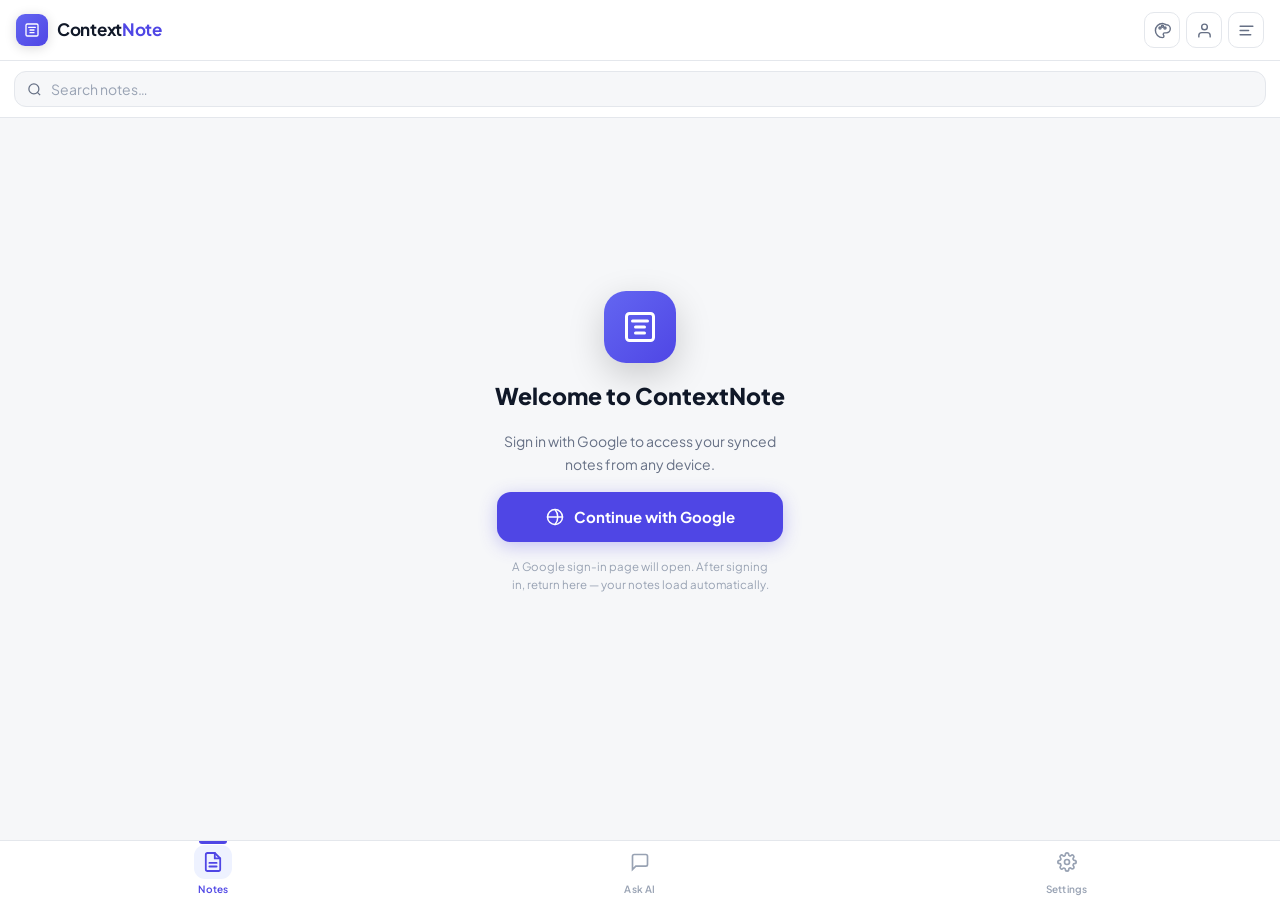
==== commit e65eaae2: "Updated UI of Mobile PWA" ====
--- a/backend/mobile/index.html
+++ b/backend/mobile/index.html
@@ -1,144 +1,313 @@
-<!DOCTYPE html>
+<!doctype html>
 <html lang="en" data-theme="nova">
-<head>
-  <meta charset="UTF-8"/>
-  <meta name="viewport" content="width=device-width,initial-scale=1,maximum-scale=1,user-scalable=no,viewport-fit=cover"/>
-  <meta name="mobile-web-app-capable" content="yes"/>
-  <title>ContextNote</title>
-
-  <!-- PWA -->
-  <link rel="manifest" href="./manifest.json"/>
-  <meta name="theme-color" id="metaThemeColor" content="#0f0f13"/>
-  <meta name="apple-mobile-web-app-capable" content="yes"/>
-  <meta name="apple-mobile-web-app-status-bar-style" content="black-translucent"/>
-  <meta name="apple-mobile-web-app-title" content="ContextNote"/>
-  <link rel="apple-touch-icon" href="./icons/icon-192.png"/>
-  <link id="themeFont" rel="stylesheet" href="/">
-  <link rel="stylesheet" href="./app.css">
-
-</head>
-<body>
-<div id="app">
-  <div class="bg-deco"></div>
-
-  <!-- TOPBAR -->
-  <header class="topbar">
-    <div class="logo-wrap">
-      <div class="logo-mark"><svg viewBox="0 0 24 24"><path d="M9 12h6M9 16h6M7 8h10M5 3h14a2 2 0 012 2v14a2 2 0 01-2 2H5a2 2 0 01-2-2V5a2 2 0 012-2z"/></svg></div>
-      <span class="logo-text">Context<em>Note</em></span>
-    </div>
-    <div class="tbbtns">
-      <button class="ib" id="themeBtn"><svg viewBox="0 0 24 24"><circle cx="12" cy="12" r="10"/><path d="M12 2a10 10 0 000 20"/><circle cx="12" cy="12" r="3"/></svg></button>
-      <button class="ib" id="acctBtn"><svg viewBox="0 0 24 24"><path d="M20 21v-2a4 4 0 00-4-4H8a4 4 0 00-4 4v2"/><circle cx="12" cy="7" r="4"/></svg></button>
-      <button class="ib" id="menuBtn"><svg viewBox="0 0 24 24"><line x1="3" y1="6" x2="21" y2="6"/><line x1="3" y1="12" x2="21" y2="12"/><line x1="3" y1="18" x2="21" y2="18"/></svg></button>
-    </div>
-  </header>
-
-  <!-- SEARCH -->
-  <div class="sbar">
-    <div class="si">
-      <svg viewBox="0 0 24 24"><circle cx="11" cy="11" r="8"/><path d="m21 21-4.35-4.35"/></svg>
-      <input type="text" id="searchIn" placeholder="Search notes…" autocomplete="off"/>
-      <button class="sc" id="searchClr">×</button>
-    </div>
-  </div>
-
-  <!-- MAIN -->
-  <div class="ms" id="mainScr">
-    <div class="view active" id="homeView"><div id="homeCnt"><div class="spin"></div></div></div>
-    <div class="view" id="pageView">
-      <button class="bk" id="backBtn"><svg viewBox="0 0 24 24"><polyline points="15 18 9 12 15 6"/></svg>Back</button>
-      <div id="pageCnt"></div>
-    </div>
-    <div class="view" id="noteView">
-      <button class="bk" id="noteBackBtn"><svg viewBox="0 0 24 24"><polyline points="15 18 9 12 15 6"/></svg>Back</button>
-      <div class="nd" id="noteDet"></div>
-    </div>
-    <div class="view" id="settingsView"><div class="sw" id="settingsCnt"></div></div>
-  </div>
-
-  <!-- BOTTOM NAV -->
-  <nav class="bnav">
-    <div class="nt on" id="tab-notes" onclick="switchTab('notes')">
-      <div class="nt-ico"><svg viewBox="0 0 24 24"><path d="M14 2H6a2 2 0 00-2 2v16a2 2 0 002 2h12a2 2 0 002-2V8z"/><polyline points="14 2 14 8 20 8"/><line x1="16" y1="13" x2="8" y2="13"/><line x1="16" y1="17" x2="8" y2="17"/></svg></div>
-      <span>Notes</span>
-    </div>
-    <div class="nt" id="tab-ai" onclick="openAI()">
-      <div class="nt-ico"><svg viewBox="0 0 24 24"><path d="M21 15a2 2 0 01-2 2H7l-4 4V5a2 2 0 012-2h14a2 2 0 012 2z"/></svg></div>
-      <span>Ask AI</span>
-    </div>
-    <div class="nt" id="tab-settings" onclick="switchTab('settings')">
-      <div class="nt-ico"><svg viewBox="0 0 24 24"><circle cx="12" cy="12" r="3"/><path d="M19.4 15a1.65 1.65 0 00.33 1.82l.06.06a2 2 0 010 2.83 2 2 0 01-2.83 0l-.06-.06a1.65 1.65 0 00-1.82-.33 1.65 1.65 0 00-1 1.51V21a2 2 0 01-4 0v-.09A1.65 1.65 0 009 19.4a1.65 1.65 0 00-1.82.33l-.06.06a2 2 0 01-2.83-2.83l.06-.06A1.65 1.65 0 004.68 15a1.65 1.65 0 00-1.51-1H3a2 2 0 010-4h.09A1.65 1.65 0 004.6 9a1.65 1.65 0 00-.33-1.82l-.06-.06a2 2 0 012.83-2.83l.06.06A1.65 1.65 0 009 4.68a1.65 1.65 0 001-1.51V3a2 2 0 014 0v.09a1.65 1.65 0 001 1.51 1.65 1.65 0 001.82-.33l.06-.06a2 2 0 012.83 2.83l-.06.06A1.65 1.65 0 0019.4 9a1.65 1.65 0 001.51 1H21a2 2 0 010 4h-.09a1.65 1.65 0 00-1.51 1z"/></svg></div>
-      <span>Settings</span>
-    </div>
-  </nav>
-</div>
-
-<!-- DRAWER -->
-<div class="drw-o" id="drwO" onclick="closeDrw()"></div>
-<nav class="drw" id="drw">
-  <div class="drw-hd"><span class="drw-ttl">Browse Notes</span><div class="drw-x" onclick="closeDrw()">×</div></div>
-  <div class="drw-sc" id="drwBdy"><div class="spin"></div></div>
-</nav>
-
-<!-- AI MODAL -->
-<div class="mo" id="aiMo" onclick="if(event.target===this)closeAI()">
-  <div class="ms2">
-    <div class="pip"></div>
-    <div class="shd"><span class="sttl">✦ Ask AI</span><div class="sx" onclick="closeAI()">×</div></div>
-    <div class="cbox" id="cbox"><div class="cm a">Hi! Ask me anything about your saved notes — summaries, comparisons, or finding something specific.</div></div>
-    <div class="crow">
-      <textarea class="cin" id="cin" placeholder="Ask about your notes…" rows="1"></textarea>
-      <button class="csnd" id="csnd"><svg viewBox="0 0 24 24"><line x1="22" y1="2" x2="11" y2="13"/><polygon points="22 2 15 22 11 13 2 9 22 2"/></svg></button>
-    </div>
-  </div>
-</div>
-
-<!-- API KEY MODAL -->
-<div class="mo" id="apiMo" onclick="if(event.target===this)closeAPI()">
-  <div class="ms2" style="max-height:72vh">
-    <div class="pip"></div>
-    <div class="shd"><span class="sttl">🔑 AI API Key</span><div class="sx" onclick="closeAPI()">×</div></div>
-    <div class="aform">
-      <div>
-        <div class="albl">Provider</div>
-        <div class="ptabs">
-          <div class="ptab on" data-p="gemini" onclick="pickP(this)">Gemini</div>
-          <div class="ptab" data-p="openai" onclick="pickP(this)">OpenAI</div>
-          <div class="ptab" data-p="claude" onclick="pickP(this)">Claude</div>
-        </div>
-      </div>
-      <div>
-        <div class="albl">API Key</div>
-        <input type="password" class="ain" id="apiKIn" placeholder="Paste your key here…"/>
-        <div class="ahint" style="margin-top:6px">Stored locally on this device only — never sent to our servers.</div>
-      </div>
-      <button class="asave" onclick="saveKey()">Save Key</button>
-    </div>
-  </div>
-</div>
-
-<!-- THEME MODAL -->
-<div class="mo" id="themeMo" onclick="if(event.target===this)closeTh()">
-  <div class="ms2" style="max-height:60vh">
-    <div class="pip"></div>
-    <div class="shd"><span class="sttl">🎨 Color Theme</span><div class="sx" onclick="closeTh()">×</div></div>
-    <div class="tgrid" id="tgrid"></div>
-  </div>
-</div>
-
-<!-- ACCOUNT MODAL -->
-<div class="mo" id="acctMo" onclick="if(event.target===this)closeAcct()">
-  <div class="ms2" style="max-height:65vh">
-    <div class="pip"></div>
-    <div class="shd"><span class="sttl">Account</span><div class="sx" onclick="closeAcct()">×</div></div>
-    <div class="ap" id="acctPnl"></div>
-  </div>
-</div>
-
-<div class="toast" id="toast"></div>
-<script src="./app.js"></script>
-<script src="./ai_service.js"></script>
-
-</body>
+  <head>
+    <meta charset="UTF-8" />
+    <meta
+      name="viewport"
+      content="width=device-width,initial-scale=1,maximum-scale=1,user-scalable=no,viewport-fit=cover"
+    />
+    <meta name="mobile-web-app-capable" content="yes" />
+    <title>ContextNote</title>
+
+    <!-- PWA -->
+    <link rel="manifest" href="./manifest.json" />
+    <meta name="theme-color" id="metaThemeColor" content="#f6f7f9" />
+    <meta name="apple-mobile-web-app-capable" content="yes" />
+    <meta
+      name="apple-mobile-web-app-status-bar-style"
+      content="black-translucent"
+    />
+    <meta name="apple-mobile-web-app-title" content="ContextNote" />
+    <link rel="apple-touch-icon" href="./icons/icon-192.png" />
+    <link
+      id="themeFont"
+      rel="stylesheet"
+      href="https://fonts.googleapis.com/css2?family=Plus+Jakarta+Sans:wght@400;500;600;700;800&display=swap"
+    />
+    <link rel="stylesheet" href="./app.css" />
+  </head>
+  <body>
+    <div id="app">
+      <div class="bg-deco"></div>
+
+      <!-- ═══ TOPBAR ══════════════════════════════════════════ -->
+      <header class="topbar">
+        <div class="logo-wrap">
+          <div class="logo-mark">
+            <svg viewBox="0 0 24 24">
+              <path
+                d="M9 12h6M9 16h6M7 8h10M5 3h14a2 2 0 012 2v14a2 2 0 01-2 2H5a2 2 0 01-2-2V5a2 2 0 012-2z"
+              />
+            </svg>
+          </div>
+          <span class="logo-text">Context<em>Note</em></span>
+        </div>
+        <div class="tbbtns">
+          <button class="ib" id="themeBtn" aria-label="Change theme">
+            <svg viewBox="0 0 24 24">
+              <path
+                d="M12 2a10 10 0 000 20c1.1 0 2-.9 2-2 0-.5-.2-1-.5-1.4-.3-.4-.5-.8-.5-1.3 0-1.1.9-2 2-2h2.3a5.7 5.7 0 000-11.4C13.6 2.4 12 2 12 2z"
+              />
+              <circle cx="8.5" cy="8.5" r="1.5" />
+              <circle cx="12" cy="6" r="1.5" />
+              <circle cx="15.5" cy="8.5" r="1.5" />
+            </svg>
+          </button>
+          <button class="ib" id="acctBtn" aria-label="Account">
+            <svg viewBox="0 0 24 24">
+              <path d="M20 21v-2a4 4 0 00-4-4H8a4 4 0 00-4 4v2" />
+              <circle cx="12" cy="7" r="4" />
+            </svg>
+          </button>
+          <button class="ib" id="menuBtn" aria-label="Browse notes">
+            <svg viewBox="0 0 24 24">
+              <line x1="3" y1="6" x2="21" y2="6" />
+              <line x1="3" y1="12" x2="15" y2="12" />
+              <line x1="3" y1="18" x2="18" y2="18" />
+            </svg>
+          </button>
+        </div>
+      </header>
+
+      <!-- ═══ SEARCH ══════════════════════════════════════════ -->
+      <div class="sbar">
+        <div class="si" id="searchWrap">
+          <svg viewBox="0 0 24 24">
+            <circle cx="11" cy="11" r="8" />
+            <path d="m21 21-4.35-4.35" />
+          </svg>
+          <input
+            type="text"
+            id="searchIn"
+            placeholder="Search notes…"
+            autocomplete="off"
+            aria-label="Search notes"
+          />
+          <button class="sc" id="searchClr" aria-label="Clear search">
+            <svg viewBox="0 0 24 24"><path d="M18 6 6 18M6 6l12 12" /></svg>
+          </button>
+        </div>
+      </div>
+
+      <!-- ═══ MAIN SCROLL AREA ════════════════════════════════ -->
+      <div class="ms" id="mainScr">
+        <div class="view active" id="homeView">
+          <div id="homeCnt">
+            <div class="spin-wrap"><div class="spin"></div></div>
+          </div>
+        </div>
+        <div class="view" id="pageView">
+          <button class="bk" id="backBtn">
+            <svg viewBox="0 0 24 24"><polyline points="15 18 9 12 15 6" /></svg>
+            Back
+          </button>
+          <div id="pageCnt"></div>
+        </div>
+        <div class="view" id="noteView">
+          <button class="bk" id="noteBackBtn">
+            <svg viewBox="0 0 24 24"><polyline points="15 18 9 12 15 6" /></svg>
+            Back
+          </button>
+          <div class="nd" id="noteDet"></div>
+        </div>
+        <div class="view" id="settingsView">
+          <div class="sw" id="settingsCnt"></div>
+        </div>
+      </div>
+
+      <!-- ═══ BOTTOM NAV ══════════════════════════════════════ -->
+      <nav class="bnav">
+        <div class="nt on" id="tab-notes" onclick="switchTab('notes')">
+          <div class="nt-ico">
+            <svg viewBox="0 0 24 24">
+              <path d="M14 2H6a2 2 0 00-2 2v16a2 2 0 002 2h12a2 2 0 002-2V8z" />
+              <polyline points="14 2 14 8 20 8" />
+              <line x1="16" y1="13" x2="8" y2="13" />
+              <line x1="16" y1="17" x2="8" y2="17" />
+            </svg>
+          </div>
+          <span>Notes</span>
+        </div>
+        <div class="nt" id="tab-ai" onclick="openAI()">
+          <div class="nt-ico">
+            <svg viewBox="0 0 24 24">
+              <path
+                d="M21 15a2 2 0 01-2 2H7l-4 4V5a2 2 0 012-2h14a2 2 0 012 2z"
+              />
+            </svg>
+          </div>
+          <span>Ask AI</span>
+        </div>
+        <div class="nt" id="tab-settings" onclick="switchTab('settings')">
+          <div class="nt-ico">
+            <svg viewBox="0 0 24 24">
+              <circle cx="12" cy="12" r="3" />
+              <path
+                d="M19.4 15a1.65 1.65 0 00.33 1.82l.06.06a2 2 0 010 2.83 2 2 0 01-2.83 0l-.06-.06a1.65 1.65 0 00-1.82-.33 1.65 1.65 0 00-1 1.51V21a2 2 0 01-4 0v-.09A1.65 1.65 0 009 19.4a1.65 1.65 0 00-1.82.33l-.06.06a2 2 0 01-2.83-2.83l.06-.06A1.65 1.65 0 004.68 15a1.65 1.65 0 00-1.51-1H3a2 2 0 010-4h.09A1.65 1.65 0 004.6 9a1.65 1.65 0 00-.33-1.82l-.06-.06a2 2 0 012.83-2.83l.06.06A1.65 1.65 0 009 4.68a1.65 1.65 0 001-1.51V3a2 2 0 014 0v.09a1.65 1.65 0 001 1.51 1.65 1.65 0 001.82-.33l.06-.06a2 2 0 012.83 2.83l-.06.06A1.65 1.65 0 0019.4 9a1.65 1.65 0 001.51 1H21a2 2 0 010 4h-.09a1.65 1.65 0 00-1.51 1z"
+              />
+            </svg>
+          </div>
+          <span>Settings</span>
+        </div>
+      </nav>
+    </div>
+
+    <!-- ═══ DRAWER ══════════════════════════════════════════ -->
+    <div class="drw-o" id="drwO" onclick="closeDrw()"></div>
+    <nav class="drw" id="drw">
+      <div class="drw-hd">
+        <span class="drw-ttl">Browse Notes</span>
+        <button class="drw-x" onclick="closeDrw()" aria-label="Close drawer">
+          <svg viewBox="0 0 24 24" width="14" height="14">
+            <path d="M18 6 6 18M6 6l12 12" />
+          </svg>
+        </button>
+      </div>
+      <div class="drw-sc" id="drwBdy">
+        <div class="spin-wrap"><div class="spin"></div></div>
+      </div>
+    </nav>
+
+    <!-- ═══ AI MODAL ═════════════════════════════════════════ -->
+    <div class="mo" id="aiMo" onclick="if (event.target === this) closeAI();">
+      <div class="ms2">
+        <div class="pip"></div>
+        <div class="shd">
+          <div class="shd-left">
+            <div class="shd-icon ai-icon">
+              <svg viewBox="0 0 24 24" width="14" height="14">
+                <path
+                  d="M21 15a2 2 0 01-2 2H7l-4 4V5a2 2 0 012-2h14a2 2 0 012 2z"
+                />
+              </svg>
+            </div>
+            <span class="sttl">Ask AI</span>
+          </div>
+          <div class="sx" onclick="closeAI()" aria-label="Close">
+            <svg viewBox="0 0 24 24" width="14" height="14">
+              <path d="M18 6 6 18M6 6l12 12" />
+            </svg>
+          </div>
+        </div>
+        <div class="cbox" id="cbox">
+          <div class="cm a">
+            Hi! Ask me anything about your saved notes — summaries, comparisons,
+            or finding something specific.
+          </div>
+        </div>
+        <div class="crow">
+          <textarea
+            class="cin"
+            id="cin"
+            placeholder="Ask about your notes…"
+            rows="1"
+          ></textarea>
+          <button class="csnd" id="csnd" aria-label="Send">
+            <svg viewBox="0 0 24 24">
+              <line x1="22" y1="2" x2="11" y2="13" />
+              <polygon points="22 2 15 22 11 13 2 9 22 2" />
+            </svg>
+          </button>
+        </div>
+      </div>
+    </div>
+
+    <!-- ═══ API KEY MODAL ════════════════════════════════════ -->
+    <div class="mo" id="apiMo" onclick="if (event.target === this) closeAPI();">
+      <div class="ms2" style="max-height: 72vh">
+        <div class="pip"></div>
+        <div class="shd">
+          <div class="shd-left">
+            <div class="shd-icon key-icon">🔑</div>
+            <span class="sttl">AI API Key</span>
+          </div>
+          <div class="sx" onclick="closeAPI()">
+            <svg viewBox="0 0 24 24" width="14" height="14">
+              <path d="M18 6 6 18M6 6l12 12" />
+            </svg>
+          </div>
+        </div>
+        <div class="aform">
+          <div>
+            <div class="albl">Provider</div>
+            <div class="ptabs">
+              <div class="ptab on" data-p="gemini" onclick="pickP(this)">
+                Gemini
+              </div>
+              <div class="ptab" data-p="openai" onclick="pickP(this)">
+                OpenAI
+              </div>
+              <div class="ptab" data-p="claude" onclick="pickP(this)">
+                Claude
+              </div>
+            </div>
+          </div>
+          <div>
+            <div class="albl">API Key</div>
+            <input
+              type="password"
+              class="ain"
+              id="apiKIn"
+              placeholder="Paste your key here…"
+            />
+            <div class="ahint">
+              Stored locally on this device only — never sent to our servers.
+            </div>
+          </div>
+          <button class="asave" onclick="saveKey()">Save Key</button>
+        </div>
+      </div>
+    </div>
+
+    <!-- ═══ THEME MODAL ══════════════════════════════════════ -->
+    <div
+      class="mo"
+      id="themeMo"
+      onclick="if (event.target === this) closeTh();"
+    >
+      <div class="ms2" style="max-height: 60vh">
+        <div class="pip"></div>
+        <div class="shd">
+          <div class="shd-left">
+            <div class="shd-icon th-icon">🎨</div>
+            <span class="sttl">Color Theme</span>
+          </div>
+          <div class="sx" onclick="closeTh()">
+            <svg viewBox="0 0 24 24" width="14" height="14">
+              <path d="M18 6 6 18M6 6l12 12" />
+            </svg>
+          </div>
+        </div>
+        <div class="tgrid" id="tgrid"></div>
+      </div>
+    </div>
+
+    <!-- ═══ ACCOUNT MODAL ════════════════════════════════════ -->
+    <div
+      class="mo"
+      id="acctMo"
+      onclick="if (event.target === this) closeAcct();"
+    >
+      <div class="ms2" style="max-height: 65vh">
+        <div class="pip"></div>
+        <div class="shd">
+          <div class="shd-left">
+            <div class="shd-icon acct-icon">👤</div>
+            <span class="sttl">Account</span>
+          </div>
+          <div class="sx" onclick="closeAcct()">
+            <svg viewBox="0 0 24 24" width="14" height="14">
+              <path d="M18 6 6 18M6 6l12 12" />
+            </svg>
+          </div>
+        </div>
+        <div class="ap" id="acctPnl"></div>
+      </div>
+    </div>
+
+    <div class="toast" id="toast"></div>
+
+    <script src="./app.js"></script>
+    <script src="./ai_service.js"></script>
+  </body>
 </html>
--- a/backend/mobile/app.css
+++ b/backend/mobile/app.css
@@ -1,3 +1,6 @@
+/* ══════════════════════════════════════════════════════════
+   CSS VARIABLES — ALL THEMES
+══════════════════════════════════════════════════════════ */
 :root {
   --bg: #f6f7f9;
   --sur: #ffffff;
@@ -14,8 +17,8 @@
   --hbdr: #f59e0b;
   --logo1: #6366f1;
   --logo2: #4f46e5;
-  --cr: 12px;
-  --cs: 0 2px 8px rgba(79, 70, 229, 0.07);
+  --cr: 14px;
+  --cs: 0 2px 10px rgba(0, 0, 0, 0.06);
   --cbl: none;
   --bgd: none;
   --nav: #ffffff;
@@ -192,7 +195,9 @@
   --nav: #e0f2fe;
 }
 
-/* ═══ BASE ══════════════════════════════════════════════════════════════ */
+/* ══════════════════════════════════════════════════════════
+   BASE
+══════════════════════════════════════════════════════════ */
 *,
 *::before,
 *::after {
@@ -221,6 +226,8 @@
   display: flex;
   flex-direction: column;
   background: var(--bg);
+  position: relative;
+  overflow: hidden;
 }
 .bg-deco {
   position: fixed;
@@ -228,10 +235,12 @@
   pointer-events: none;
   z-index: 0;
   background: var(--bgd, none);
-  transition: background 0.3s;
-}
-
-/* ═══ TOPBAR ════════════════════════════════════════════════════════════ */
+  transition: background 0.4s;
+}
+
+/* ══════════════════════════════════════════════════════════
+   TOPBAR
+══════════════════════════════════════════════════════════ */
 .topbar {
   padding: calc(var(--st) + 12px) 16px 12px;
   display: flex;
@@ -244,6 +253,17 @@
   transition:
     background 0.3s,
     border-color 0.3s;
+  animation: topbarIn 0.4s cubic-bezier(0.16, 1, 0.3, 1) both;
+}
+@keyframes topbarIn {
+  from {
+    opacity: 0;
+    transform: translateY(-8px);
+  }
+  to {
+    opacity: 1;
+    transform: translateY(0);
+  }
 }
 .logo-wrap {
   display: flex;
@@ -262,7 +282,12 @@
   align-items: center;
   justify-content: center;
   box-shadow: 0 2px 12px rgba(0, 0, 0, 0.15);
-  transition: background 0.3s;
+  transition:
+    background 0.3s,
+    transform 0.2s;
+}
+.logo-mark:active {
+  transform: scale(0.92);
 }
 .logo-mark svg {
   width: 16px;
@@ -283,6 +308,7 @@
   font-style: normal;
   transition: color 0.3s;
 }
+
 .tbbtns {
   display: flex;
   gap: 6px;
@@ -299,11 +325,11 @@
   align-items: center;
   justify-content: center;
   cursor: pointer;
-  transition: all 0.15s;
+  transition: all 0.18s;
   flex-shrink: 0;
 }
 .ib:active {
-  transform: scale(0.91);
+  transform: scale(0.88);
   background: var(--acc-bg);
   color: var(--acc);
 }
@@ -316,13 +342,16 @@
   stroke-linecap: round;
 }
 
-/* ═══ SEARCH ════════════════════════════════════════════════════════════ */
+/* ══════════════════════════════════════════════════════════
+   SEARCH BAR
+══════════════════════════════════════════════════════════ */
 .sbar {
   padding: 10px 14px;
   background: var(--nav);
   border-bottom: 1px solid var(--bdr);
   flex-shrink: 0;
   transition: background 0.3s;
+  animation: topbarIn 0.4s 0.05s cubic-bezier(0.16, 1, 0.3, 1) both;
 }
 .si {
   display: flex;
@@ -333,11 +362,13 @@
   border-radius: 12px;
   padding: 8px 12px;
   transition:
-    border-color 0.15s,
+    border-color 0.2s,
+    box-shadow 0.2s,
     background 0.3s;
 }
 .si:focus-within {
   border-color: var(--acc);
+  box-shadow: 0 0 0 3px color-mix(in srgb, var(--acc) 12%, transparent);
 }
 .si svg {
   width: 15px;
@@ -363,40 +394,65 @@
 .sc {
   background: none;
   border: none;
-  color: var(--mut);
-  font-size: 18px;
   cursor: pointer;
+  color: var(--mut2);
   opacity: 0;
   pointer-events: none;
   transition: opacity 0.15s;
-  line-height: 1;
+  display: flex;
+  align-items: center;
+  justify-content: center;
+  padding: 2px;
+}
+.sc svg {
+  width: 14px;
+  height: 14px;
+  stroke: currentColor;
+  fill: none;
+  stroke-width: 2.5;
+  stroke-linecap: round;
 }
 .sc.on {
   opacity: 1;
   pointer-events: all;
 }
 
-/* ═══ MAIN SCROLL ═══════════════════════════════════════════════════════ */
+/* ══════════════════════════════════════════════════════════
+   MAIN SCROLL / VIEWS
+══════════════════════════════════════════════════════════ */
 .ms {
   flex: 1;
   overflow-y: auto;
   position: relative;
   z-index: 1;
-  padding-bottom: calc(var(--sb) + 68px);
+  padding-bottom: calc(var(--sb) + 72px);
+  scroll-behavior: smooth;
 }
 .ms::-webkit-scrollbar {
   display: none;
 }
 
-/* ═══ VIEWS ═════════════════════════════════════════════════════════════ */
 .view {
   display: none;
 }
 .view.active {
   display: block;
-}
-
-/* ═══ AUTH SCREENS ══════════════════════════════════════════════════════ */
+  animation: viewIn 0.32s cubic-bezier(0.16, 1, 0.3, 1) both;
+}
+@keyframes viewIn {
+  from {
+    opacity: 0;
+    transform: translateY(12px);
+  }
+  to {
+    opacity: 1;
+    transform: translateY(0);
+  }
+}
+
+/* ══════════════════════════════════════════════════════════
+   AUTH SCREENS
+══════════════════════════════════════════════════════════ */
 .auth {
   display: flex;
   flex-direction: column;
@@ -406,34 +462,46 @@
   padding: 32px 24px;
   text-align: center;
   gap: 16px;
+  animation: viewIn 0.4s cubic-bezier(0.16, 1, 0.3, 1) both;
 }
 .auth-logo {
-  width: 68px;
-  height: 68px;
-  border-radius: 20px;
+  width: 72px;
+  height: 72px;
+  border-radius: 22px;
   background: linear-gradient(135deg, var(--logo1), var(--logo2));
   display: flex;
   align-items: center;
   justify-content: center;
-  box-shadow: 0 8px 32px rgba(0, 0, 0, 0.2);
+  box-shadow: 0 12px 36px rgba(0, 0, 0, 0.18);
+  animation: logoIn 0.5s cubic-bezier(0.34, 1.56, 0.64, 1) both;
+}
+@keyframes logoIn {
+  from {
+    opacity: 0;
+    transform: scale(0.7) translateY(10px);
+  }
+  to {
+    opacity: 1;
+    transform: scale(1) translateY(0);
+  }
 }
 .auth-logo svg {
-  width: 34px;
-  height: 34px;
+  width: 36px;
+  height: 36px;
   stroke: #fff;
   fill: none;
   stroke-width: 2;
   stroke-linecap: round;
 }
 .auth-ttl {
-  font-size: 22px;
+  font-size: 23px;
   font-weight: 800;
   color: var(--ink);
 }
 .auth-sub {
   font-size: 14px;
   color: var(--mut);
-  line-height: 1.6;
+  line-height: 1.65;
   max-width: 286px;
 }
 .auth-btn {
@@ -452,12 +520,13 @@
   font-size: 15px;
   font-weight: 700;
   cursor: pointer;
-  transition: all 0.15s;
+  transition: all 0.18s;
   text-decoration: none;
+  box-shadow: 0 4px 18px color-mix(in srgb, var(--acc) 30%, transparent);
 }
 .auth-btn:active {
   transform: scale(0.97);
-  opacity: 0.9;
+  opacity: 0.92;
 }
 .auth-btn.sec {
   background: none;
@@ -465,13 +534,13 @@
   color: var(--ink);
   padding: 11px 20px;
   font-size: 14px;
+  box-shadow: none;
 }
 .auth-note {
   font-size: 11.5px;
   color: var(--mut2);
   max-width: 260px;
   line-height: 1.5;
-  text-align: center;
 }
 .pro-badge {
   display: inline-flex;
@@ -485,12 +554,15 @@
   border-radius: 20px;
 }
 
-/* ═══ STATS BAR ═════════════════════════════════════════════════════════ */
+/* ══════════════════════════════════════════════════════════
+   STATS CHIPS
+══════════════════════════════════════════════════════════ */
 .stats {
   display: flex;
   gap: 8px;
-  padding: 12px 14px 6px;
+  padding: 14px 14px 6px;
   overflow-x: auto;
+  animation: viewIn 0.35s 0.05s cubic-bezier(0.16, 1, 0.3, 1) both;
 }
 .stats::-webkit-scrollbar {
   display: none;
@@ -502,10 +574,10 @@
   white-space: nowrap;
   background: var(--sur);
   border: 1px solid var(--bdr);
-  padding: 5px 11px;
+  padding: 5px 12px;
   border-radius: 20px;
   font-size: 12px;
-  font-weight: 500;
+  font-weight: 600;
   color: var(--mut);
   transition:
     background 0.3s,
@@ -521,23 +593,60 @@
   background: var(--acc);
 }
 
-/* ═══ GROUPS ════════════════════════════════════════════════════════════ */
+/* ══════════════════════════════════════════════════════════
+   SOURCE / FOLDER GROUPS
+══════════════════════════════════════════════════════════ */
 .grp {
   border-bottom: 1px solid var(--bdr);
-  padding-bottom: 4px;
   transition: border-color 0.3s;
-}
+  animation: grpIn 0.38s cubic-bezier(0.16, 1, 0.3, 1) both;
+}
+.grp:nth-child(1) {
+  animation-delay: 0.04s;
+}
+.grp:nth-child(2) {
+  animation-delay: 0.08s;
+}
+.grp:nth-child(3) {
+  animation-delay: 0.12s;
+}
+.grp:nth-child(4) {
+  animation-delay: 0.16s;
+}
+.grp:nth-child(5) {
+  animation-delay: 0.2s;
+}
+.grp:nth-child(6) {
+  animation-delay: 0.24s;
+}
+@keyframes grpIn {
+  from {
+    opacity: 0;
+    transform: translateY(14px);
+  }
+  to {
+    opacity: 1;
+    transform: translateY(0);
+  }
+}
+
 .grp-hd {
   display: flex;
   align-items: center;
-  gap: 10px;
-  padding: 14px 14px 8px;
+  gap: 11px;
+  padding: 14px 14px 10px;
   cursor: pointer;
-}
+  transition: background 0.15s;
+  -webkit-tap-highlight-color: transparent;
+}
+.grp-hd:active {
+  background: var(--acc-bg);
+}
+
 .grp-ico {
-  width: 36px;
-  height: 36px;
-  border-radius: 10px;
+  width: 38px;
+  height: 38px;
+  border-radius: 11px;
   flex-shrink: 0;
   background: var(--acc-bg);
   border: 1px solid var(--bdr);
@@ -546,20 +655,29 @@
   justify-content: center;
   transition:
     background 0.3s,
-    border-color 0.3s;
+    border-color 0.3s,
+    transform 0.2s;
+}
+.grp-hd:active .grp-ico {
+  transform: scale(0.9);
 }
 .grp-ico svg {
-  width: 15px;
-  height: 15px;
+  width: 16px;
+  height: 16px;
   stroke: var(--acc);
   fill: none;
   stroke-width: 2;
   stroke-linecap: round;
   transition: stroke 0.3s;
 }
+.grp-ico.fdr {
+  background: var(--hbg);
+  border-color: color-mix(in srgb, var(--hbdr) 30%, transparent);
+}
 .grp-ico.fdr svg {
   stroke: var(--hbdr);
 }
+
 .grp-inf {
   flex: 1;
   min-width: 0;
@@ -572,122 +690,175 @@
   overflow: hidden;
   text-overflow: ellipsis;
 }
+/* Custom name highlight */
+.grp-name[data-custom="true"] {
+  color: var(--acc);
+}
 .grp-sub {
   font-size: 11px;
   color: var(--mut);
-}
+  margin-top: 1px;
+}
+
 .grp-cnt {
   font-size: 11px;
-  font-weight: 600;
+  font-weight: 700;
   background: var(--acc-bg);
   color: var(--acc);
-  border: 1px solid var(--bdr);
+  border: 1px solid color-mix(in srgb, var(--acc) 20%, transparent);
   padding: 3px 9px;
   border-radius: 20px;
   transition:
     background 0.3s,
-    color 0.3s,
-    border-color 0.3s;
-}
-
-/* ═══ NOTE CARDS ════════════════════════════════════════════════════════ */
+    color 0.3s;
+}
+
+/* ══════════════════════════════════════════════════════════
+   NOTE CARDS — redesigned to match dashboard
+══════════════════════════════════════════════════════════ */
 .clist {
-  padding: 2px 14px 10px;
+  padding: 2px 12px 10px;
   display: flex;
   flex-direction: column;
   gap: 8px;
 }
+
 .nc {
   background: var(--sur);
-  border: 1px solid var(--bdr);
-  border-left: var(--cbl, 1px solid var(--bdr));
+  border: 1.5px solid var(--bdr);
+  border-left: var(--cbl, 1.5px solid var(--bdr));
   border-radius: var(--cr);
-  padding: 13px 14px;
+  overflow: hidden;
   cursor: pointer;
-  transition: all 0.15s;
+  transition:
+    border-color 0.18s,
+    box-shadow 0.18s,
+    transform 0.18s;
   box-shadow: var(--cs);
-  animation: ci 0.22s ease both;
-}
-@keyframes ci {
+  animation: cardIn 0.3s cubic-bezier(0.16, 1, 0.3, 1) both;
+  /* stagger via nth-child */
+}
+.nc:nth-child(1) {
+  animation-delay: 0ms;
+}
+.nc:nth-child(2) {
+  animation-delay: 55ms;
+}
+.nc:nth-child(3) {
+  animation-delay: 110ms;
+}
+.nc:nth-child(4) {
+  animation-delay: 165ms;
+}
+.nc:nth-child(5) {
+  animation-delay: 220ms;
+}
+@keyframes cardIn {
   from {
     opacity: 0;
-    transform: translateY(6px);
+    transform: translateY(10px) scale(0.97);
   }
   to {
     opacity: 1;
-    transform: translateY(0);
-  }
-}
-.nc:nth-child(2) {
-  animation-delay: 50ms;
-}
-.nc:nth-child(3) {
-  animation-delay: 100ms;
-}
-.nc:nth-child(4) {
-  animation-delay: 150ms;
+    transform: translateY(0) scale(1);
+  }
 }
 .nc:active {
-  transform: scale(0.985);
+  transform: scale(0.975);
   border-color: var(--acc);
+  box-shadow: 0 4px 16px color-mix(in srgb, var(--acc) 14%, transparent);
 }
 .nc.pin {
   border-left: 3px solid var(--hbdr);
 }
+
+/* Card top — always has padding */
+.nc-top {
+  padding: 12px 13px 8px;
+}
+
 .nc-t {
-  font-size: 14px;
+  font-size: 13.5px;
   font-weight: 700;
   color: var(--ink);
-  margin-bottom: 4px;
   line-height: 1.35;
-}
-.nc-s {
-  font-size: 12.5px;
-  color: var(--hbdr);
-  font-style: italic;
-  background: var(--hbg);
-  border-left: 2px solid var(--hbdr);
-  padding: 5px 9px;
-  border-radius: 0 6px 6px 0;
-  margin: 5px 0;
+  margin-bottom: 6px;
   display: -webkit-box;
   -webkit-line-clamp: 2;
   -webkit-box-orient: vertical;
   overflow: hidden;
-  transition:
-    background 0.3s,
-    color 0.3s;
-}
-.nc-b {
-  font-size: 13px;
-  color: var(--mut);
-  line-height: 1.5;
+}
+
+/* Highlighted quote */
+.nc-s {
+  font-size: 12px;
+  color: #92400e;
+  font-style: italic;
+  background: var(--hbg);
+  border-left: 2.5px solid var(--hbdr);
+  padding: 6px 10px;
+  border-radius: 0 7px 7px 0;
+  margin-bottom: 6px;
   display: -webkit-box;
   -webkit-line-clamp: 2;
   -webkit-box-orient: vertical;
   overflow: hidden;
-}
+  line-height: 1.5;
+  transition:
+    background 0.3s,
+    color 0.3s;
+}
+
+/* Body text */
+.nc-b {
+  font-size: 12.5px;
+  color: var(--mut);
+  line-height: 1.55;
+  display: -webkit-box;
+  -webkit-line-clamp: 2;
+  -webkit-box-orient: vertical;
+  overflow: hidden;
+}
+
+/* Full-bleed image */
 .nc-img {
   width: 100%;
-  border-radius: calc(var(--cr) - 4px);
-  margin-top: 8px;
-  border: 1px solid var(--bdr);
+  border-top: 1px solid var(--bdr);
   display: block;
-}
+  object-fit: cover;
+  aspect-ratio: 16/9;
+  transition: opacity 0.2s;
+}
+.nc:active .nc-img {
+  opacity: 0.88;
+}
+
+/* Footer — only when tags exist */
 .nc-ft {
   display: flex;
   align-items: center;
   gap: 5px;
-  margin-top: 8px;
   flex-wrap: wrap;
-}
+  padding: 6px 13px 10px;
+  border-top: 1px solid color-mix(in srgb, var(--bdr) 70%, transparent);
+  background: color-mix(in srgb, var(--bg) 50%, transparent);
+}
+
+/* Empty content hint */
+.nc-empty {
+  padding: 0 13px 10px;
+  font-size: 11.5px;
+  color: var(--mut2);
+  font-style: italic;
+}
+
 .tag {
-  font-size: 10.5px;
-  font-weight: 500;
-  padding: 2px 7px;
+  font-size: 10px;
+  font-weight: 600;
+  padding: 2px 8px;
   border-radius: 20px;
   background: var(--acc-bg);
-  border: 1px solid var(--bdr);
+  border: 1px solid color-mix(in srgb, var(--acc) 20%, transparent);
   color: var(--acc);
   transition:
     background 0.3s,
@@ -696,55 +867,66 @@
 }
 .tag.p {
   background: var(--hbg);
-  border-color: var(--hbdr);
-  color: var(--hbdr);
+  border-color: color-mix(in srgb, var(--hbdr) 30%, transparent);
+  color: #92400e;
 }
 .tag.d {
   background: var(--bg);
   color: var(--mut);
+  border-color: var(--bdr);
 }
 .tstag {
-  font-size: 10.5px;
-  font-weight: 500;
-  padding: 2px 7px;
+  font-size: 10px;
+  font-weight: 600;
+  padding: 2px 8px;
   border-radius: 20px;
-  background: var(--acc-bg);
-  border: 1px solid var(--acc);
-  color: var(--acc);
-}
+  background: #eef2ff;
+  border: 1px solid #c7d2fe;
+  color: #4f46e5;
+}
+
+/* View-all button */
 .va {
   display: block;
-  width: calc(100% - 28px);
-  margin: 4px 14px 12px;
+  width: calc(100% - 24px);
+  margin: 2px 12px 12px;
   padding: 10px;
-  background: none;
-  border: 1.5px dashed var(--bdrs);
+  background: var(--acc-bg);
+  border: 1.5px solid color-mix(in srgb, var(--acc) 25%, transparent);
   border-radius: var(--cr);
-  color: var(--mut);
+  color: var(--acc);
   font-size: 13px;
+  font-weight: 600;
   font-family: inherit;
   cursor: pointer;
   text-align: center;
-  transition: all 0.15s;
+  transition: all 0.18s;
 }
 .va:active {
-  border-color: var(--acc);
-  color: var(--acc);
-}
-
-/* ═══ PAGE / NOTE VIEWS ═════════════════════════════════════════════════ */
+  background: var(--acc);
+  color: white;
+  transform: scale(0.98);
+}
+
+/* ══════════════════════════════════════════════════════════
+   PAGE / NOTE DETAIL VIEWS
+══════════════════════════════════════════════════════════ */
 .bk {
   display: inline-flex;
   align-items: center;
   gap: 6px;
   color: var(--acc);
   font-size: 13.5px;
-  font-weight: 600;
+  font-weight: 700;
   background: none;
   border: none;
   font-family: inherit;
   cursor: pointer;
-  padding: 12px 14px 6px;
+  padding: 14px 14px 6px;
+  transition: opacity 0.15s;
+}
+.bk:active {
+  opacity: 0.6;
 }
 .bk svg {
   width: 14px;
@@ -752,18 +934,20 @@
   stroke: currentColor;
   fill: none;
   stroke-width: 2.5;
-}
+  stroke-linecap: round;
+}
+
 .phd {
   display: flex;
   align-items: flex-start;
-  gap: 10px;
+  gap: 12px;
   padding: 8px 14px 14px;
   flex-wrap: wrap;
 }
 .phd-ico {
-  width: 38px;
-  height: 38px;
-  border-radius: 11px;
+  width: 40px;
+  height: 40px;
+  border-radius: 12px;
   flex-shrink: 0;
   background: var(--acc-bg);
   border: 1px solid var(--bdr);
@@ -772,8 +956,8 @@
   justify-content: center;
 }
 .phd-ico svg {
-  width: 17px;
-  height: 17px;
+  width: 18px;
+  height: 18px;
   stroke: var(--acc);
   fill: none;
   stroke-width: 2;
@@ -784,17 +968,18 @@
   min-width: 0;
 }
 .phd-ttl {
-  font-size: 18px;
+  font-size: 19px;
   font-weight: 800;
   color: var(--ink);
   word-break: break-word;
-  line-height: 1.25;
+  line-height: 1.2;
 }
 .phd-meta {
   font-size: 12px;
   color: var(--mut);
-  margin-top: 2px;
-}
+  margin-top: 3px;
+}
+
 .purl {
   display: block;
   font-size: 11.5px;
@@ -803,6 +988,7 @@
   word-break: break-all;
   text-decoration: none;
 }
+
 .nd {
   padding: 8px 14px 24px;
 }
@@ -812,7 +998,7 @@
   gap: 5px;
   font-size: 11px;
   background: var(--acc-bg);
-  border: 1px solid var(--bdr);
+  border: 1px solid color-mix(in srgb, var(--acc) 20%, transparent);
   color: var(--mut);
   padding: 4px 10px;
   border-radius: 20px;
@@ -834,7 +1020,7 @@
 .nd-sel {
   font-style: italic;
   font-size: 14.5px;
-  color: var(--hbdr);
+  color: #92400e;
   background: var(--hbg);
   border-left: 3px solid var(--hbdr);
   padding: 12px 15px;
@@ -884,22 +1070,47 @@
   flex: 1;
 }
 
-/* ═══ EMPTY / LOADER ════════════════════════════════════════════════════ */
+/* ══════════════════════════════════════════════════════════
+   EMPTY / LOADER
+══════════════════════════════════════════════════════════ */
+.spin-wrap {
+  display: flex;
+  align-items: center;
+  justify-content: center;
+  padding: 60px 0;
+}
+.spin {
+  width: 26px;
+  height: 26px;
+  border: 3px solid var(--bdr);
+  border-top-color: var(--acc);
+  border-radius: 50%;
+  animation: sp 0.65s linear infinite;
+}
+@keyframes sp {
+  to {
+    transform: rotate(360deg);
+  }
+}
+
 .empty {
   display: flex;
   flex-direction: column;
   align-items: center;
   justify-content: center;
-  padding: 60px 24px;
+  padding: 64px 24px;
   text-align: center;
   gap: 10px;
+  animation: viewIn 0.35s cubic-bezier(0.16, 1, 0.3, 1) both;
 }
 .empty-ico {
-  font-size: 44px;
+  font-size: 48px;
+  opacity: 0.5;
 }
 .empty-ttl {
   font-size: 18px;
   font-weight: 700;
+  color: var(--ink);
 }
 .empty-sub {
   font-size: 13px;
@@ -907,38 +1118,35 @@
   line-height: 1.6;
   max-width: 280px;
 }
-.spin {
-  width: 24px;
-  height: 24px;
-  border: 3px solid var(--bdr);
-  border-top-color: var(--acc);
-  border-radius: 50%;
-  animation: sp 0.7s linear infinite;
-  margin: 40px auto;
-}
-@keyframes sp {
-  to {
-    transform: rotate(360deg);
-  }
-}
-
-/* ═══ BOTTOM NAV ════════════════════════════════════════════════════════ */
+
+/* ══════════════════════════════════════════════════════════
+   BOTTOM NAV
+══════════════════════════════════════════════════════════ */
 .bnav {
   position: fixed;
   bottom: 0;
   left: 0;
   right: 0;
-  margin-bottom: 10px;
   height: calc(60px + var(--sb));
   background: var(--nav);
   border-top: 1px solid var(--bdr);
   display: flex;
   align-items: flex-start;
-  padding-top: 6px;
   z-index: 50;
   transition:
     background 0.3s,
     border-color 0.3s;
+  animation: navIn 0.4s 0.1s cubic-bezier(0.16, 1, 0.3, 1) both;
+}
+@keyframes navIn {
+  from {
+    opacity: 0;
+    transform: translateY(16px);
+  }
+  to {
+    opacity: 1;
+    transform: translateY(0);
+  }
 }
 .nt {
   flex: 1;
@@ -949,26 +1157,33 @@
   cursor: pointer;
   padding: 4px 2px 0;
   color: var(--mut2);
-  transition: color 0.15s;
+  transition: color 0.2s;
   font-size: 10px;
   font-weight: 600;
   letter-spacing: 0.2px;
-}
-.nt:active,
+  position: relative;
+}
 .nt.on {
   color: var(--acc);
 }
 .nt-ico {
-  width: 36px;
-  height: 36px;
+  width: 38px;
+  height: 34px;
   border-radius: 11px;
   display: flex;
   align-items: center;
   justify-content: center;
-  transition: background 0.15s;
+  transition:
+    background 0.2s,
+    transform 0.2s;
+  position: relative;
 }
 .nt.on .nt-ico {
   background: var(--acc-bg);
+  transform: scale(1);
+}
+.nt:active .nt-ico {
+  transform: scale(0.86);
 }
 .nt svg {
   width: 20px;
@@ -977,14 +1192,44 @@
   fill: none;
   stroke-width: 2;
   stroke-linecap: round;
-}
-
-/* ═══ DRAWER ════════════════════════════════════════════════════════════ */
+  transition: transform 0.2s;
+}
+.nt.on svg {
+  transform: scale(1.08);
+}
+
+/* Active indicator bar on bottom nav */
+.nt.on::after {
+  content: "";
+  position: absolute;
+  top: 0;
+  left: 50%;
+  transform: translateX(-50%);
+  width: 28px;
+  height: 2.5px;
+  background: var(--acc);
+  border-radius: 0 0 3px 3px;
+  animation: barIn 0.25s cubic-bezier(0.34, 1.56, 0.64, 1) both;
+}
+@keyframes barIn {
+  from {
+    opacity: 0;
+    transform: translateX(-50%) scaleX(0.3);
+  }
+  to {
+    opacity: 1;
+    transform: translateX(-50%) scaleX(1);
+  }
+}
+
+/* ══════════════════════════════════════════════════════════
+   DRAWER
+══════════════════════════════════════════════════════════ */
 .drw-o {
   position: fixed;
   inset: 0;
-  background: rgba(0, 0, 0, 0.5);
-  backdrop-filter: blur(4px);
+  background: rgba(0, 0, 0, 0.45);
+  backdrop-filter: blur(6px);
   z-index: 98;
   opacity: 0;
   pointer-events: none;
@@ -1006,7 +1251,7 @@
   z-index: 99;
   transform: translateX(-100%);
   transition:
-    transform 0.28s cubic-bezier(0.4, 0, 0.2, 1),
+    transform 0.3s cubic-bezier(0.4, 0, 0.2, 1),
     background 0.3s,
     border-color 0.3s;
   display: flex;
@@ -1027,7 +1272,7 @@
 }
 .drw-ttl {
   font-size: 14px;
-  font-weight: 700;
+  font-weight: 800;
   color: var(--ink);
 }
 .drw-x {
@@ -1040,9 +1285,18 @@
   align-items: center;
   justify-content: center;
   cursor: pointer;
-  font-size: 17px;
   color: var(--mut);
-  line-height: 1;
+  transition: all 0.15s;
+}
+.drw-x svg {
+  stroke: currentColor;
+  fill: none;
+  stroke-width: 2.5;
+  stroke-linecap: round;
+}
+.drw-x:active {
+  background: var(--acc-bg);
+  color: var(--acc);
 }
 .drw-sc {
   flex: 1;
@@ -1051,6 +1305,7 @@
 .drw-sc::-webkit-scrollbar {
   display: none;
 }
+
 .drw-sec {
   padding: 10px 0 4px;
 }
@@ -1061,6 +1316,7 @@
   text-transform: uppercase;
   color: var(--mut2);
   padding: 0 16px 6px;
+  display: block;
 }
 .drw-it {
   display: flex;
@@ -1070,8 +1326,9 @@
   cursor: pointer;
   color: var(--ink2);
   font-size: 13.5px;
-  transition: background 0.1s;
+  transition: background 0.12s;
   position: relative;
+  animation: fadeIn 0.25s cubic-bezier(0.16, 1, 0.3, 1) both;
 }
 .drw-it:active,
 .drw-it.on {
@@ -1088,6 +1345,16 @@
   border-radius: 0 3px 3px 0;
   background: var(--acc);
 }
+@keyframes fadeIn {
+  from {
+    opacity: 0;
+    transform: translateX(-6px);
+  }
+  to {
+    opacity: 1;
+    transform: translateX(0);
+  }
+}
 .drw-dot {
   width: 7px;
   height: 7px;
@@ -1111,6 +1378,10 @@
   white-space: nowrap;
   overflow: hidden;
   text-overflow: ellipsis;
+}
+.drw-nm[data-custom="true"] {
+  color: var(--acc);
+  font-weight: 600;
 }
 .drw-bdg {
   font-size: 10px;
@@ -1122,16 +1393,18 @@
   border-radius: 20px;
 }
 
-/* ═══ MODAL SHEET ═══════════════════════════════════════════════════════ */
+/* ══════════════════════════════════════════════════════════
+   MODAL SHEETS
+══════════════════════════════════════════════════════════ */
 .mo {
   position: fixed;
   inset: 0;
-  background: rgba(0, 0, 0, 0.65);
-  backdrop-filter: blur(8px);
+  background: rgba(0, 0, 0, 0.6);
+  backdrop-filter: blur(10px);
   z-index: 200;
   opacity: 0;
   pointer-events: none;
-  transition: opacity 0.2s;
+  transition: opacity 0.22s;
   display: flex;
   align-items: flex-end;
 }
@@ -1143,23 +1416,25 @@
   width: 100%;
   background: var(--sur);
   border-top: 1px solid var(--bdr);
-  border-radius: 20px 20px 0 0;
+  border-radius: 22px 22px 0 0;
   max-height: 88vh;
   display: flex;
   flex-direction: column;
   transform: translateY(100%);
   transition:
-    transform 0.3s cubic-bezier(0.4, 0, 0.2, 1),
+    transform 0.32s cubic-bezier(0.4, 0, 0.2, 1),
     background 0.3s;
   padding-bottom: var(--sb);
+  box-shadow: 0 -8px 40px rgba(0, 0, 0, 0.18);
 }
 .mo.on .ms2 {
   transform: translateY(0);
 }
+
 .pip {
-  width: 36px;
+  width: 38px;
   height: 4px;
-  background: var(--bdr);
+  background: var(--bdrs);
   border-radius: 2px;
   margin: 10px auto 0;
   flex-shrink: 0;
@@ -1172,6 +1447,36 @@
   border-bottom: 1px solid var(--bdr);
   flex-shrink: 0;
 }
+.shd-left {
+  display: flex;
+  align-items: center;
+  gap: 10px;
+}
+.shd-icon {
+  width: 30px;
+  height: 30px;
+  border-radius: 8px;
+  display: flex;
+  align-items: center;
+  justify-content: center;
+  font-size: 15px;
+  flex-shrink: 0;
+}
+.ai-icon {
+  background: var(--acc);
+}
+.ai-icon svg {
+  stroke: #fff;
+  fill: none;
+  stroke-width: 2;
+  stroke-linecap: round;
+}
+.key-icon,
+.th-icon,
+.acct-icon {
+  background: var(--acc-bg);
+}
+
 .sttl {
   font-size: 16px;
   font-weight: 800;
@@ -1187,12 +1492,23 @@
   align-items: center;
   justify-content: center;
   cursor: pointer;
-  font-size: 17px;
   color: var(--mut);
-  line-height: 1;
-}
-
-/* ═══ CHAT ══════════════════════════════════════════════════════════════ */
+  transition: all 0.15s;
+}
+.sx svg {
+  stroke: currentColor;
+  fill: none;
+  stroke-width: 2.5;
+  stroke-linecap: round;
+}
+.sx:active {
+  background: var(--acc-bg);
+  color: var(--acc);
+}
+
+/* ══════════════════════════════════════════════════════════
+   CHAT
+══════════════════════════════════════════════════════════ */
 .cbox {
   flex: 1;
   overflow-y: auto;
@@ -1205,36 +1521,52 @@
   display: none;
 }
 .cm {
-  max-width: 84%;
-  padding: 10px 13px;
+  max-width: 85%;
+  padding: 10px 14px;
   font-size: 13.5px;
   line-height: 1.55;
+  animation: msgIn 0.25s cubic-bezier(0.16, 1, 0.3, 1) both;
+}
+@keyframes msgIn {
+  from {
+    opacity: 0;
+    transform: translateY(8px) scale(0.96);
+  }
+  to {
+    opacity: 1;
+    transform: translateY(0) scale(1);
+  }
 }
 .cm.u {
   align-self: flex-end;
   background: var(--acc);
   color: #fff;
-  border-radius: 14px 14px 4px 14px;
+  border-radius: 16px 16px 4px 16px;
+  box-shadow: 0 4px 14px color-mix(in srgb, var(--acc) 28%, transparent);
 }
 .cm.a {
   align-self: flex-start;
   background: var(--bg);
   border: 1px solid var(--bdr);
   color: var(--ink2);
-  border-radius: 14px 14px 14px 4px;
+  border-radius: 16px 16px 16px 4px;
   transition:
     background 0.3s,
     border-color 0.3s;
 }
 .dots {
   display: flex;
-  gap: 4px;
-  align-items: center;
-  padding: 13px 16px;
+  gap: 5px;
+  align-items: center;
+  padding: 14px 18px;
+  background: var(--bg);
+  border: 1px solid var(--bdr);
+  border-radius: 16px 16px 16px 4px;
+  align-self: flex-start;
 }
 .dots span {
-  width: 6px;
-  height: 6px;
+  width: 7px;
+  height: 7px;
   border-radius: 50%;
   background: var(--mut);
   animation: db 1.1s infinite;
@@ -1281,11 +1613,12 @@
 }
 .cin:focus {
   border-color: var(--acc);
+  box-shadow: 0 0 0 3px color-mix(in srgb, var(--acc) 12%, transparent);
 }
 .csnd {
-  width: 40px;
-  height: 40px;
-  border-radius: 11px;
+  width: 42px;
+  height: 42px;
+  border-radius: 12px;
   background: var(--acc);
   border: none;
   color: #fff;
@@ -1295,10 +1628,12 @@
   cursor: pointer;
   flex-shrink: 0;
   align-self: flex-end;
-  transition: all 0.15s;
+  transition: all 0.18s;
+  box-shadow: 0 4px 12px color-mix(in srgb, var(--acc) 30%, transparent);
 }
 .csnd:active {
-  transform: scale(0.91);
+  transform: scale(0.88);
+  opacity: 0.9;
 }
 .csnd svg {
   width: 16px;
@@ -1309,12 +1644,14 @@
   stroke-linecap: round;
 }
 
-/* ═══ API KEY ════════════════════════════════════════════════════════════ */
+/* ══════════════════════════════════════════════════════════
+   API KEY FORM
+══════════════════════════════════════════════════════════ */
 .aform {
   padding: 16px;
   display: flex;
   flex-direction: column;
-  gap: 13px;
+  gap: 14px;
 }
 .albl {
   font-size: 10.5px;
@@ -1322,7 +1659,7 @@
   letter-spacing: 0.8px;
   text-transform: uppercase;
   color: var(--mut);
-  margin-bottom: 6px;
+  margin-bottom: 7px;
 }
 .ptabs {
   display: flex;
@@ -1339,7 +1676,7 @@
   font-weight: 600;
   text-align: center;
   cursor: pointer;
-  transition: all 0.15s;
+  transition: all 0.18s;
   font-family: inherit;
 }
 .ptab.on {
@@ -1358,9 +1695,11 @@
   font-size: 14px;
   outline: none;
   transition: border-color 0.15s;
+  display: block;
 }
 .ain:focus {
   border-color: var(--acc);
+  box-shadow: 0 0 0 3px color-mix(in srgb, var(--acc) 12%, transparent);
 }
 .ahint {
   font-size: 12px;
@@ -1372,25 +1711,28 @@
   padding: 13px;
   background: var(--acc);
   border: none;
-  border-radius: 11px;
+  border-radius: 12px;
   color: #fff;
   font-family: inherit;
   font-size: 15px;
   font-weight: 700;
   cursor: pointer;
-  transition: all 0.15s;
+  transition: all 0.18s;
+  box-shadow: 0 4px 14px color-mix(in srgb, var(--acc) 28%, transparent);
 }
 .asave:active {
-  transform: scale(0.98);
-  opacity: 0.9;
-}
-
-/* ═══ THEME ═════════════════════════════════════════════════════════════ */
+  transform: scale(0.97);
+  opacity: 0.92;
+}
+
+/* ══════════════════════════════════════════════════════════
+   THEME GRID
+══════════════════════════════════════════════════════════ */
 .tgrid {
   display: grid;
   grid-template-columns: repeat(4, 1fr);
-  gap: 9px;
-  padding: 14px;
+  gap: 10px;
+  padding: 16px;
 }
 .tsw {
   display: flex;
@@ -1398,11 +1740,16 @@
   align-items: center;
   gap: 6px;
   cursor: pointer;
-  padding: 8px 4px;
-  border-radius: 12px;
-  transition: background 0.15s;
+  padding: 10px 4px;
+  border-radius: 13px;
+  transition: background 0.18s;
+  border: 2px solid transparent;
 }
 .tsw:active {
+  background: var(--acc-bg);
+}
+.tsw.on {
+  border-color: var(--acc);
   background: var(--acc-bg);
 }
 .tsw.on .tcirc {
@@ -1411,31 +1758,33 @@
     0 0 0 5px var(--bg);
 }
 .tcirc {
-  width: 38px;
-  height: 38px;
+  width: 36px;
+  height: 36px;
   border-radius: 50%;
   border: 2px solid rgba(0, 0, 0, 0.1);
-  transition: box-shadow 0.2s;
+  transition: box-shadow 0.22s;
 }
 .tlbl {
-  font-size: 10px;
+  font-size: 9.5px;
   font-weight: 600;
   color: var(--ink2);
   text-align: center;
 }
 
-/* ═══ SETTINGS ══════════════════════════════════════════════════════════ */
+/* ══════════════════════════════════════════════════════════
+   SETTINGS VIEW
+══════════════════════════════════════════════════════════ */
 .sw {
   padding: 16px;
 }
 .sw-ttl {
-  font-size: 20px;
+  font-size: 22px;
   font-weight: 800;
   color: var(--ink);
-  margin-bottom: 20px;
+  margin-bottom: 22px;
 }
 .sl {
-  font-size: 10.5px;
+  font-size: 10px;
   font-weight: 700;
   letter-spacing: 1px;
   text-transform: uppercase;
@@ -1447,11 +1796,12 @@
   border: 1px solid var(--bdr);
   border-radius: var(--cr);
   overflow: hidden;
-  margin-bottom: 16px;
+  margin-bottom: 20px;
   box-shadow: var(--cs);
   transition:
     background 0.3s,
     border-color 0.3s;
+  animation: grpIn 0.35s cubic-bezier(0.16, 1, 0.3, 1) both;
 }
 .sr {
   display: flex;
@@ -1509,7 +1859,9 @@
   box-shadow: 0 0 5px rgba(34, 197, 94, 0.4);
 }
 
-/* ═══ ACCOUNT PANEL ═════════════════════════════════════════════════════ */
+/* ══════════════════════════════════════════════════════════
+   ACCOUNT PANEL
+══════════════════════════════════════════════════════════ */
 .ap {
   padding: 16px;
   display: flex;
@@ -1517,17 +1869,18 @@
   gap: 12px;
 }
 .av {
-  width: 56px;
-  height: 56px;
+  width: 60px;
+  height: 60px;
   border-radius: 50%;
   background: linear-gradient(135deg, var(--logo1), var(--logo2));
   display: flex;
   align-items: center;
   justify-content: center;
-  font-size: 24px;
+  font-size: 26px;
   font-weight: 700;
   color: #fff;
   margin: 0 auto;
+  box-shadow: 0 6px 24px rgba(0, 0, 0, 0.18);
 }
 .ae {
   text-align: center;
@@ -1546,23 +1899,24 @@
 .abtn {
   width: 100%;
   padding: 12px;
-  border-radius: 11px;
+  border-radius: 12px;
   font-family: inherit;
   font-size: 14px;
   font-weight: 600;
   cursor: pointer;
-  transition: all 0.15s;
+  transition: all 0.18s;
   border: 1.5px solid var(--bdr);
   background: var(--bg);
   color: var(--ink);
 }
 .abtn:active {
-  transform: scale(0.98);
+  transform: scale(0.97);
 }
 .abtn.pri {
   background: var(--acc);
   border-color: var(--acc);
   color: #fff;
+  box-shadow: 0 4px 14px color-mix(in srgb, var(--acc) 28%, transparent);
 }
 .abtn.dng {
   background: none;
@@ -1570,23 +1924,26 @@
   color: #ef4444;
 }
 
-/* ═══ TOAST ═════════════════════════════════════════════════════════════ */
+/* ══════════════════════════════════════════════════════════
+   TOAST
+══════════════════════════════════════════════════════════ */
 .toast {
   position: fixed;
-  bottom: calc(68px + var(--sb) + 8px);
+  bottom: calc(68px + var(--sb) + 10px);
   left: 50%;
   transform: translateX(-50%) translateY(16px);
   background: var(--ink);
   color: var(--bg);
   font-size: 13px;
-  padding: 8px 18px;
+  font-weight: 500;
+  padding: 9px 20px;
   border-radius: 30px;
   opacity: 0;
-  transition: all 0.25s;
+  transition: all 0.28s cubic-bezier(0.16, 1, 0.3, 1);
   pointer-events: none;
   white-space: nowrap;
   z-index: 300;
-  box-shadow: 0 8px 30px rgba(0, 0, 0, 0.25);
+  box-shadow: 0 8px 32px rgba(0, 0, 0, 0.22);
 }
 .toast.on {
   opacity: 1;
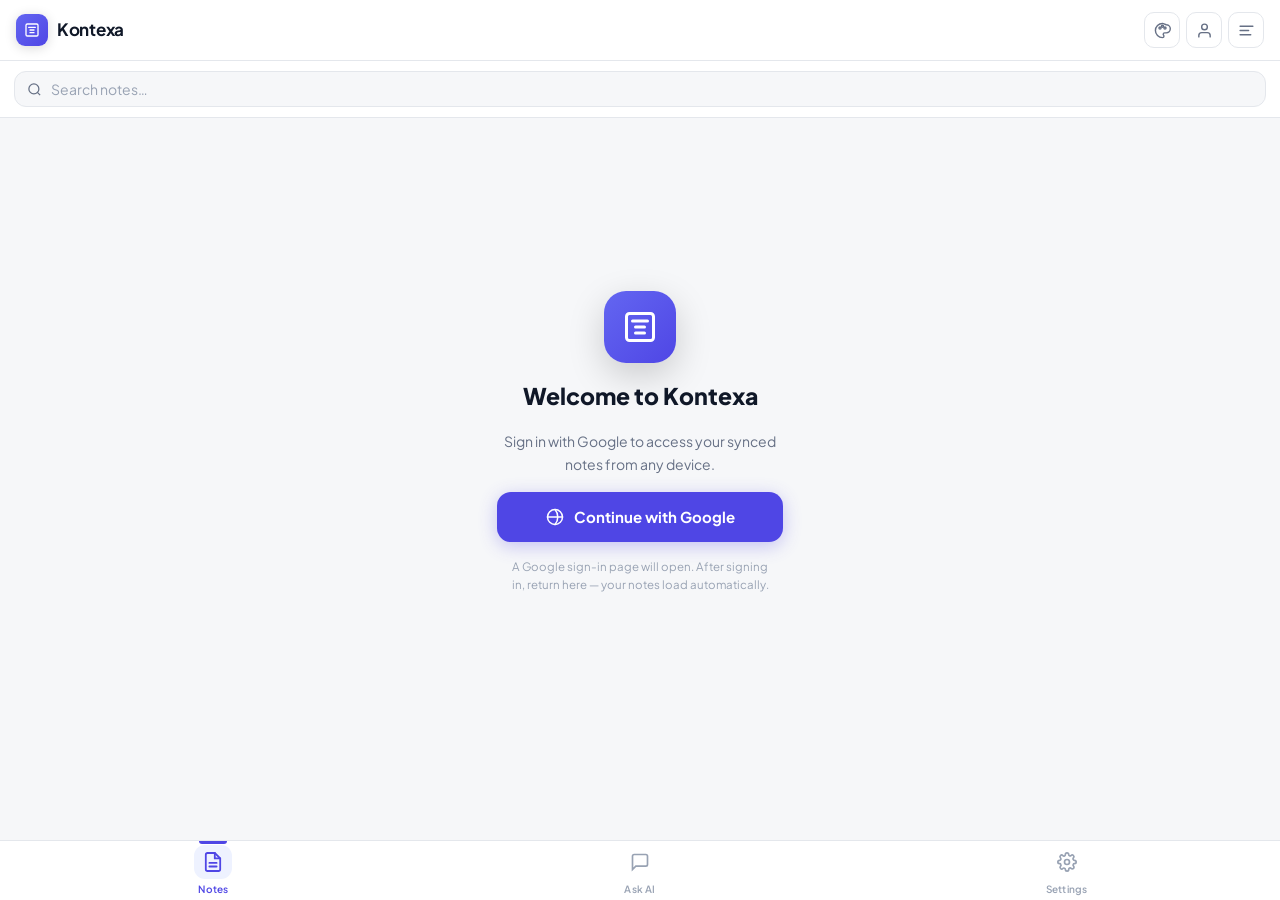
==== commit 4314b2f7: "Custome Domain" ====
--- a/backend/mobile/index.html
+++ b/backend/mobile/index.html
@@ -7,7 +7,7 @@
       content="width=device-width,initial-scale=1,maximum-scale=1,user-scalable=no,viewport-fit=cover"
     />
     <meta name="mobile-web-app-capable" content="yes" />
-    <title>ContextNote</title>
+    <title>Kontexa</title>
 
     <!-- PWA -->
     <link rel="manifest" href="./manifest.json" />
@@ -17,7 +17,7 @@
       name="apple-mobile-web-app-status-bar-style"
       content="black-translucent"
     />
-    <meta name="apple-mobile-web-app-title" content="ContextNote" />
+    <meta name="apple-mobile-web-app-title" content="Kontexa" />
     <link rel="apple-touch-icon" href="./icons/icon-192.png" />
     <link
       id="themeFont"
@@ -40,7 +40,7 @@
               />
             </svg>
           </div>
-          <span class="logo-text">Context<em>Note</em></span>
+          <span class="logo-text">Kontexa</span>
         </div>
         <div class="tbbtns">
           <button class="ib" id="themeBtn" aria-label="Change theme">
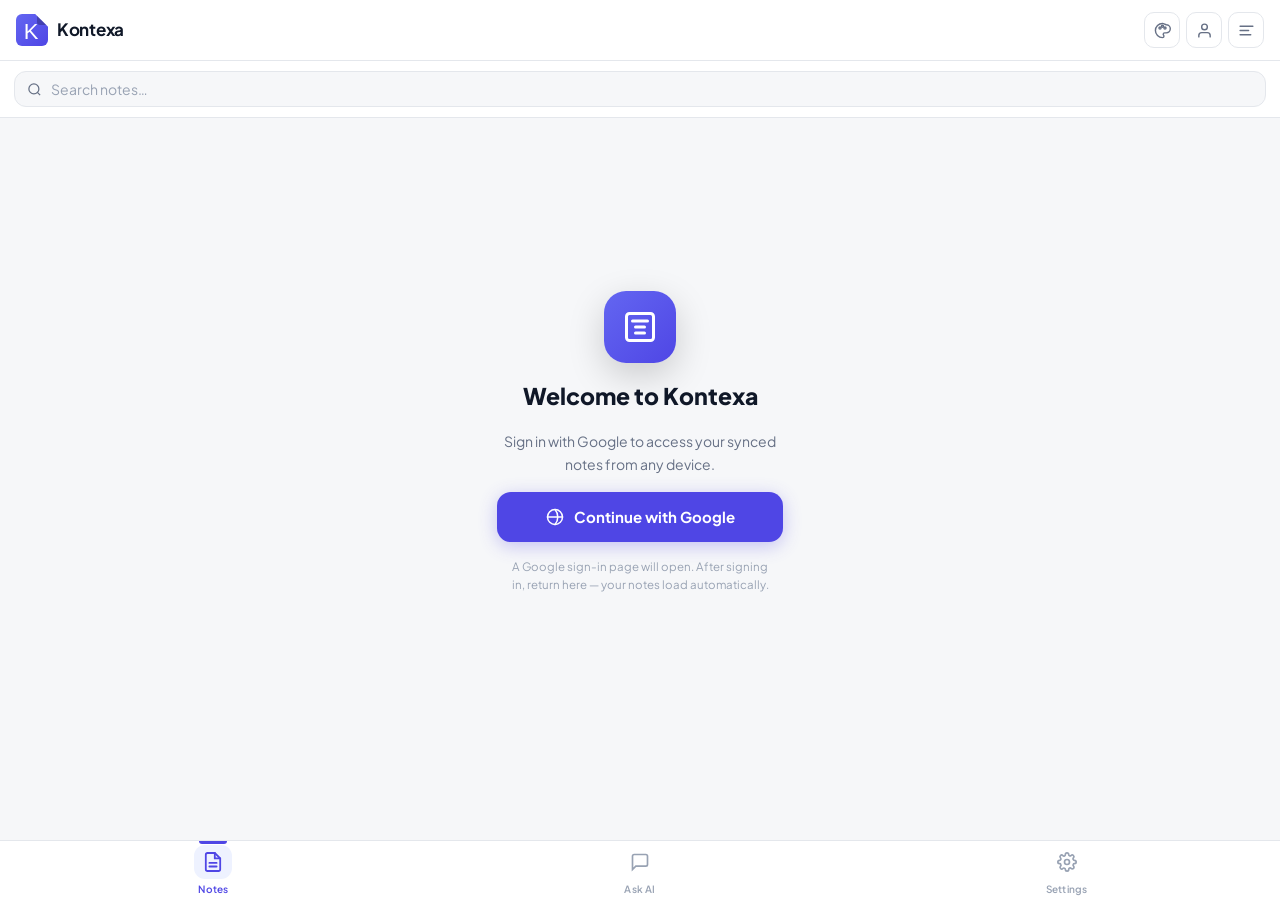
==== commit 24151150: "Working server | Fixed 521 Error | Updated Logo" ====
--- a/backend/mobile/index.html
+++ b/backend/mobile/index.html
@@ -33,13 +33,21 @@
       <!-- ═══ TOPBAR ══════════════════════════════════════════ -->
       <header class="topbar">
         <div class="logo-wrap">
-          <div class="logo-mark">
-            <svg viewBox="0 0 24 24">
-              <path
-                d="M9 12h6M9 16h6M7 8h10M5 3h14a2 2 0 012 2v14a2 2 0 01-2 2H5a2 2 0 01-2-2V5a2 2 0 012-2z"
-              />
-            </svg>
-          </div>
+          <div class="logo-mark" id="logo">
+          <span
+            style="
+              font-family: &quot;Neoneon&quot;, sans-serif;
+              color: #fff;
+              font-size: 22px;
+              line-height: 1;
+              position: relative;
+              z-index: 1;
+              margin-top: 4px;
+              margin-left: -2px;
+            "
+            >K</span
+          >
+        </div>
           <span class="logo-text">Kontexa</span>
         </div>
         <div class="tbbtns">
--- a/backend/mobile/app.css
+++ b/backend/mobile/app.css
@@ -273,18 +273,29 @@
   min-width: 0;
 }
 .logo-mark {
+  position: relative;
+  display: flex;
+  align-items: center;
+  justify-content: center;
   width: 32px;
   height: 32px;
-  border-radius: 9px;
+  background: linear-gradient(135deg, var(--logo1), var(--logo2));
+  clip-path: polygon(0 0, 60% 0, 100% 40%, 100% 100%, 0 100%);
+  border-radius: 6px;
+  overflow: hidden;
   flex-shrink: 0;
-  background: linear-gradient(135deg, var(--logo1), var(--logo2));
-  display: flex;
-  align-items: center;
-  justify-content: center;
-  box-shadow: 0 2px 12px rgba(0, 0, 0, 0.15);
-  transition:
-    background 0.3s,
-    transform 0.2s;
+  animation: logoBg 4s ease-in-out infinite;
+}
+.logo-mark::before {
+  content: "";
+  position: absolute;
+  top: 0;
+  right: 0;
+  width: 35%;
+  height: 35%;
+  background-color: rgba(0, 0, 0, 0.25);
+  border-bottom-left-radius: 3px;
+  z-index: 2;
 }
 .logo-mark:active {
   transform: scale(0.92);
